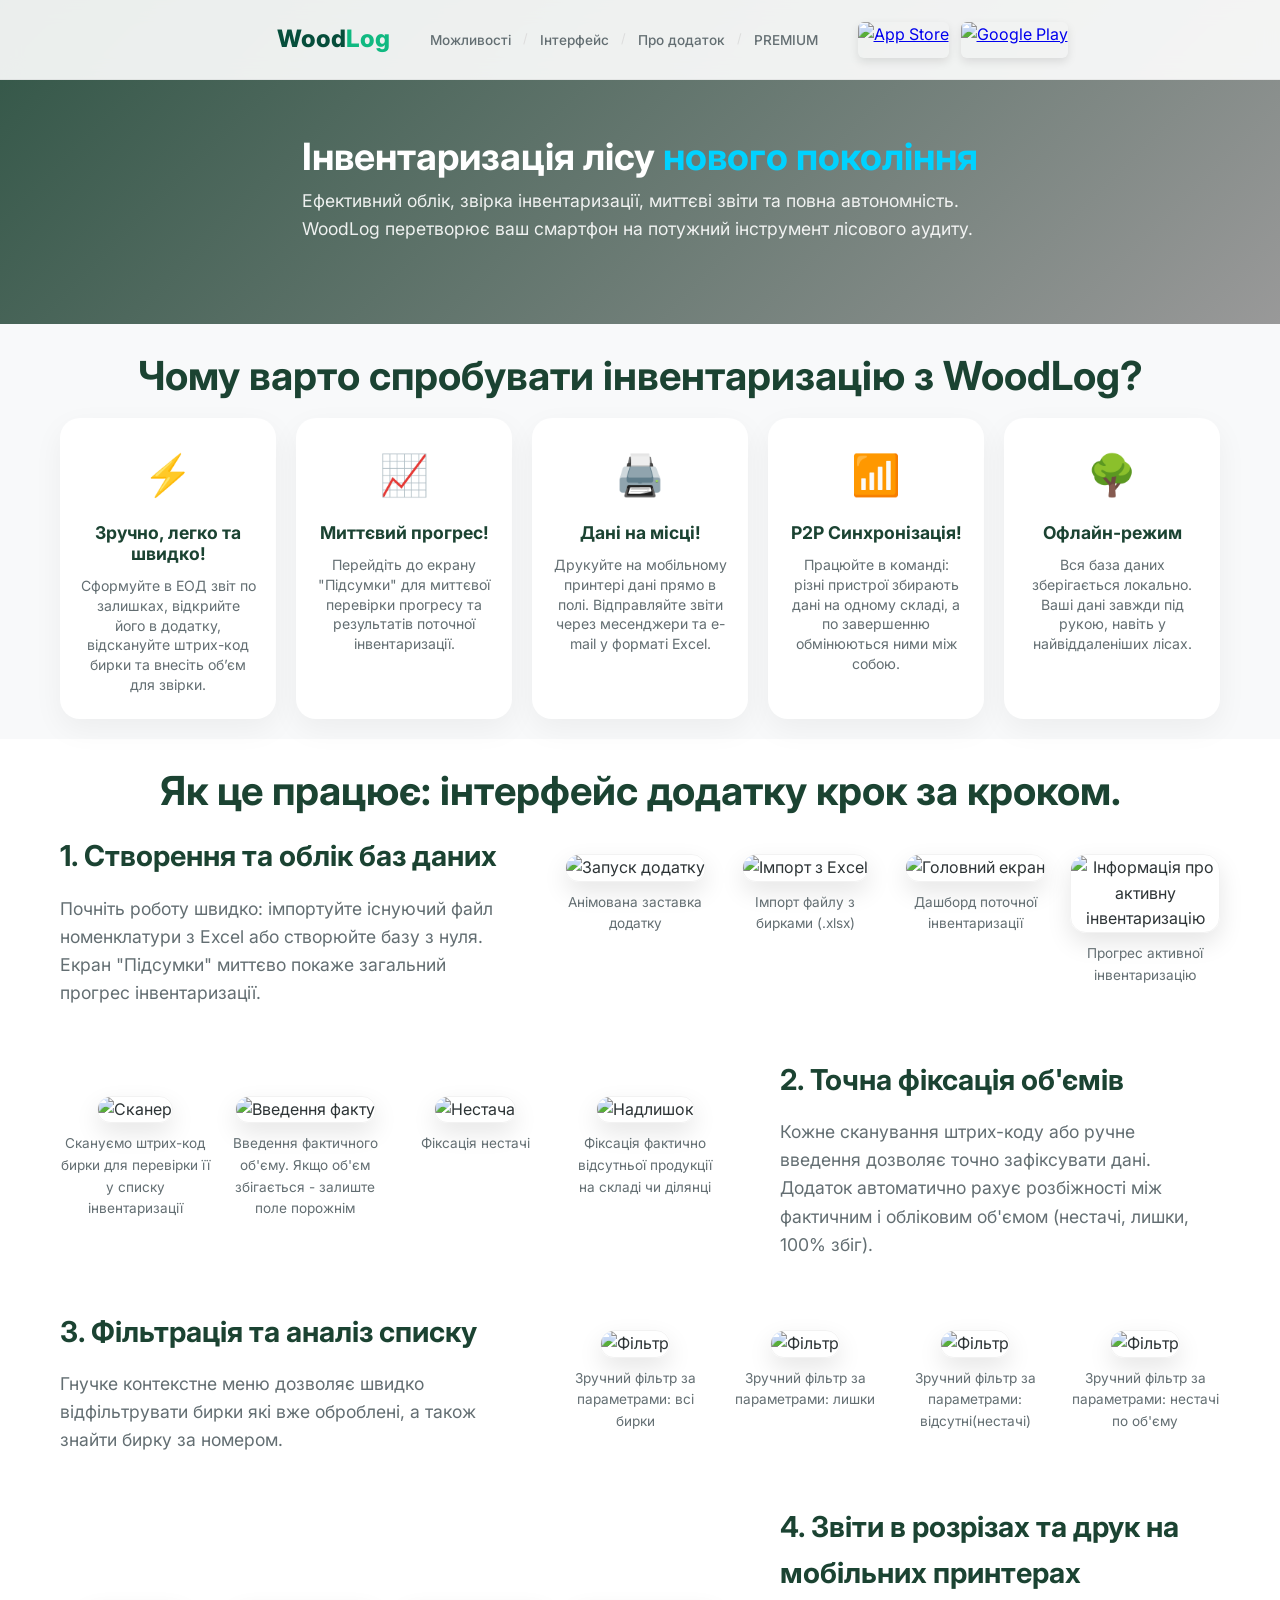
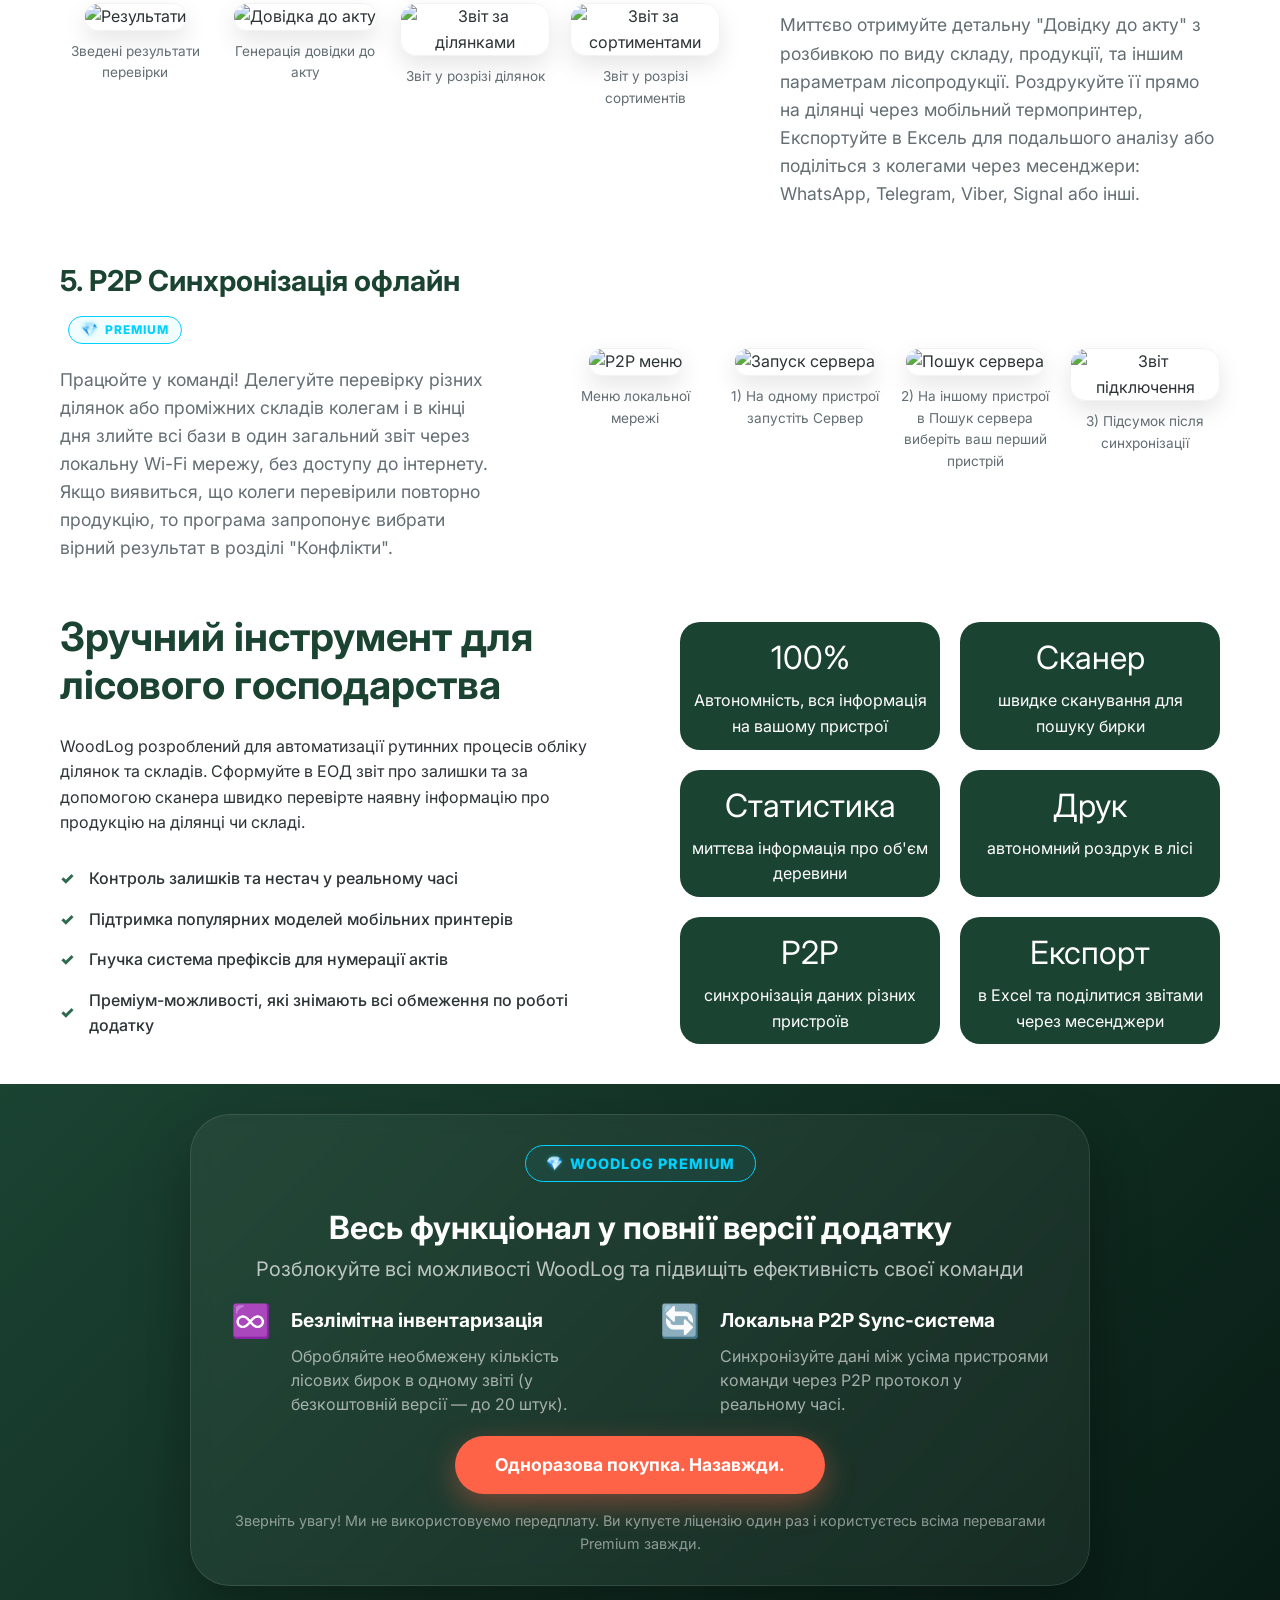
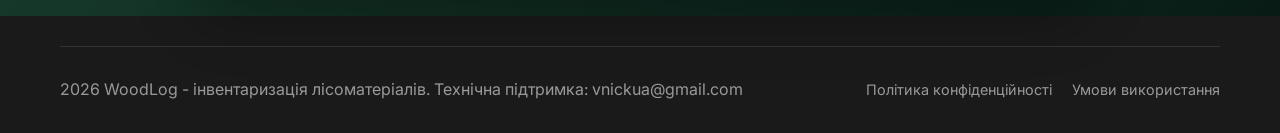
==== index.html @ 08e89b03 "add index" ====
<!DOCTYPE html>
<html lang="uk">

<head>
    <meta charset="UTF-8">
    <meta name="viewport" content="width=device-width, initial-scale=1.0">
    <title>WoodLog — Інвентаризація лісоматеріалів</title>
    <meta name="description"
        content="WoodLog — професійний мобільний додаток для обліку та інвентаризації лісоматеріалів. Швидкий друк, P2P синхронізація та Excel-експорт.">
    <link rel="stylesheet" href="style.css">
    <link rel="preconnect" href="https://fonts.googleapis.com">
    <link rel="preconnect" href="https://fonts.gstatic.com" crossorigin>
    <link href="https://fonts.googleapis.com/css2?family=Inter:wght@300;400;600;700&display=swap" rel="stylesheet">
</head>

<body>
    <header>
        <div class="container">
            <nav>
                <div class="logo">
                    <div class="animated-logo"></div>
                    <span class="logo-text"><span class="wood">Wood</span><span class="log">Log</span></span>
                </div>
                <ul>
                    <li><a href="#features">Можливості</a></li>
                    <li class="separator">/</li>
                    <li><a href="#showcase">Інтерфейс</a></li>
                    <li class="separator">/</li>
                    <li><a href="#about">Про додаток</a></li>
                    <li class="separator">/</li>
                    <li><a href="#premium">PREMIUM</a></li>
                </ul>
                <div class="header-btns">
                    <a href="#" class="store-btn">
                        <img src="assets/logo_app-store.png" alt="App Store">
                    </a>
                    <a href="#" class="store-btn">
                        <img src="assets/logo_google-play.png" alt="Google Play">
                    </a>
                </div>
            </nav>
        </div>
    </header>

    <section class="hero">
        <div class="hero-bg" style="background-image: url('assets/hero.jpg');"></div>
        <div class="container">
            <div class="hero-content">
                <h1>Інвентаризація лісу <span>нового покоління</span></h1>
                <p>Ефективний облік, звірка інвентаризації, миттєві звіти та повна автономність. <br>WoodLog перетворює
                    ваш
                    смартфон на потужний
                    інструмент лісового аудиту.</p>
            </div>
        </div>
    </section>

    <section id="features" class="features">
        <div class="container">
            <h2 class="section-title">Чому варто спробувати інвентаризацію з WoodLog?</h2>
            <div class="features-grid">



                <div class="feature-card">
                    <div class="icon">⚡</div>
                    <h3>Зручно, легко та швидко!</h3>
                    <p>Сформуйте в ЕОД звіт по залишках, відкрийте його в додатку, відскануйте штрих-код бирки та
                        внесіть обʼєм для звірки.</p>
                </div>
                <div class="feature-card">
                    <div class="icon">📈</div>
                    <h3>Миттєвий прогрес!</h3>
                    <p>Перейдіть до екрану "Підсумки" для миттєвої перевірки прогресу та результатів поточної
                        інвентаризації.</p>
                </div>
                <div class="feature-card">
                    <div class="icon">🖨️</div>
                    <h3>Дані на місці!</h3>
                    <p>Друкуйте на мобільному принтері дані прямо в полі. Відправляйте звіти через месенджери та e-mail
                        у форматі Excel.</p>
                </div>
                <div class="feature-card">
                    <div class="icon">📶</div>
                    <h3>P2P Синхронізація!</h3>
                    <p>Працюйте в команді: різні пристрої збирають дані на одному складі, а по завершенню обмінюються
                        ними між собою.</p>
                </div>
                <div class="feature-card">
                    <div class="icon">🌳</div>
                    <h3>Офлайн-режим</h3>
                    <p>Вся база даних зберігається локально. Ваші дані завжди під рукою, навіть у найвіддаленіших лісах.
                    </p>
                </div>
            </div>
        </div>
    </section>

    <!-- Секція "Галерея / Функціонал" -->
    <section id="showcase" class="showcase">
        <div class="container">
            <h2 class="section-title">Як це працює: інтерфейс додатку крок за кроком.</h2>

            <!-- Group 1 -->
            <div class="showcase-group">
                <div class="showcase-text">
                    <h3>1. Створення та облік баз даних</h3>
                    <p>Почніть роботу швидко: імпортуйте існуючий файл номенклатури з Excel або створюйте базу з нуля.
                        Екран "Підсумки" миттєво покаже загальний прогрес інвентаризації.</p>
                </div>
                <div class="showcase-gallery grid-4">
                    <div class="screen-item">
                        <img src="assets/splashscreen.png" alt="Запуск додатку">
                        <p class="caption">Анімована заставка додатку</p>
                    </div>
                    <div class="screen-item">
                        <img src="assets/open_file.png" alt="Імпорт з Excel">
                        <p class="caption">Імпорт файлу з бирками (.xlsx)</p>
                    </div>
                    <div class="screen-item">
                        <img src="assets/inv_screen.png" alt="Головний екран">
                        <p class="caption">Дашборд поточної інвентаризації</p>
                    </div>
                    <div class="screen-item">
                        <img src="assets/info_active_inv.png" alt="Інформація про активну інвентаризацію">
                        <p class="caption">Прогрес активної інвентаризацію</p>
                    </div>
                </div>
            </div>

            <!-- Group 2 -->
            <div class="showcase-group reverse">
                <div class="showcase-text">
                    <h3>2. Точна фіксація об'ємів</h3>
                    <p>Кожне сканування штрих-коду або ручне введення дозволяє точно зафіксувати дані. Додаток
                        автоматично рахує розбіжності між фактичним і обліковим об'ємом (нестачі, лишки, 100%
                        збіг).</p>
                </div>
                <div class="showcase-gallery grid-4">
                    <div class="screen-item">
                        <img src="assets/scaner.png" alt="Сканер">
                        <p class="caption">Скануємо штрих-код бирки для перевірки її у списку інвентаризації</p>
                    </div>
                    <div class="screen-item">
                        <img src="assets/add_volume_fact.png" alt="Введення факту">
                        <p class="caption">Введення фактичного об'єму. Якщо об'єм збігається - залиште поле порожнім
                        </p>
                    </div>
                    <div class="screen-item">
                        <img src="assets/add_menshe.png" alt="Нестача">
                        <p class="caption">Фіксація нестачі</p>
                    </div>
                    <div class="screen-item">
                        <img src="assets/add_nadlushok.png" alt="Надлишок">
                        <p class="caption">Фіксація фактично відсутньої продукції на складі чи ділянці</p>
                    </div>
                </div>
            </div>

            <!-- Group 3 -->
            <div class="showcase-group">
                <div class="showcase-text">
                    <h3>3. Фільтрація та аналіз списку</h3>
                    <p>Гнучке контекстне меню дозволяє швидко відфільтрувати бирки які вже оброблені, а
                        також знайти бирку за номером.</p>
                </div>
                <div class="showcase-gallery grid-4">
                    <div class="screen-item">
                        <img src="assets/filter_content.png" alt="Фільтр">
                        <p class="caption">Зручний фільтр за параметрами: всі бирки</p>
                    </div>
                    <div class="screen-item">
                        <img src="assets/filter_mark.png" alt="Фільтр">
                        <p class="caption">Зручний фільтр за параметрами: лишки</p>
                    </div>
                    <div class="screen-item">
                        <img src="assets/filter_null.png" alt="Фільтр">
                        <p class="caption">Зручний фільтр за параметрами: відсутні(нестачі)</p>
                    </div>
                    <div class="screen-item">
                        <img src="assets/find_number.png" alt="Фільтр">
                        <p class="caption">Зручний фільтр за параметрами: нестачі по об'єму</p>
                    </div>
                </div>
            </div>

            <!-- Group 4 -->
            <div class="showcase-group reverse">
                <div class="showcase-text">
                    <h3>4. Звіти в розрізах та друк на мобільних принтерах</h3>
                    <p>Миттєво отримуйте детальну "Довідку до акту" з розбивкою по виду складу, продукції, та іншим
                        параметрам лісопродукції. Роздрукуйте її прямо на ділянці через мобільний термопринтер,
                        Експортуйте в Ексель для подальшого аналізу або поділіться з колегами через месенджери:
                        WhatsApp, Telegram, Viber, Signal або інші.</p>
                </div>
                <div class="showcase-gallery grid-4">
                    <div class="screen-item">
                        <img src="assets/result_inv.png" alt="Результати">
                        <p class="caption">Зведені результати перевірки</p>
                    </div>
                    <div class="screen-item">
                        <img src="assets/preview_dovidka.png" alt="Довідка до акту">
                        <p class="caption">Генерація довідки до акту</p>
                    </div>
                    <div class="screen-item">
                        <img src="assets/prev_dilyanka_0.png" alt="Звіт за ділянками">
                        <p class="caption">Звіт у розрізі ділянок</p>
                    </div>
                    <div class="screen-item">
                        <img src="assets/preview_sortumentu.png" alt="Звіт за сортиментами">
                        <p class="caption">Звіт у розрізі сортиментів</p>
                    </div>
                </div>
            </div>

            <!-- Group 5 -->
            <div class="showcase-group">
                <div class="showcase-text">
                    <h3>5. P2P Синхронізація офлайн <span class="premium-badge">premium</span></h3>
                    <p>Працюйте у команді! Делегуйте перевірку різних ділянок або проміжних складів колегам і в кінці
                        дня злийте всі бази в
                        один загальний звіт через локальну Wi-Fi мережу, без доступу до інтернету. Якщо виявиться, що
                        колеги перевірили повторно продукцію, то програма запропонує вибрати вірний результат в розділі
                        "Конфлікти".</p>
                </div>
                <div class="showcase-gallery grid-4">
                    <div class="screen-item">
                        <img src="assets/p2p_screen.png" alt="P2P меню">
                        <p class="caption">Меню локальної мережі</p>
                    </div>
                    <div class="screen-item">
                        <img src="assets/start_server.png" alt="Запуск сервера">
                        <p class="caption">1) На одному пристрої запустіть Сервер</p>
                    </div>
                    <div class="screen-item">
                        <img src="assets/find_server.jpg" alt="Пошук сервера">
                        <p class="caption">2) На іншому пристрої в Пошук сервера виберіть ваш перший пристрій</p>
                    </div>
                    <div class="screen-item">
                        <img src="assets/zvit_server.png" alt="Звіт підключення">
                        <p class="caption">3) Підсумок після синхронізації</p>
                    </div>
                </div>
            </div>

        </div>
    </section>

    <section id="about" class="about">
        <div class="container">
            <div class="about-flex">
                <div class="about-text">
                    <h2>Зручний інструмент для лісового господарства</h2>
                    <p>WoodLog розроблений для автоматизації рутинних процесів обліку ділянок та складів.
                        Сформуйте в ЕОД звіт про залишки та за допомогою сканера швидко перевірте
                        наявну інформацію про продукцію на ділянці чи складі.</p>
                    <ul class="check-list">
                        <li>Контроль залишків та нестач у реальному часі</li>
                        <li>Підтримка популярних моделей мобільних принтерів</li>
                        <li>Гнучка система префіксів для нумерації актів</li>
                        <li>Преміум-можливості, які знімають всі обмеження по роботі додатку</li>
                    </ul>
                </div>
                <div class="about-stats">
                    <div class="stat-item">
                        <span class="stat-num">100%</span>
                        <span class="stat-desc">Автономність, вся інформація на вашому пристрої</span>
                    </div>
                    <div class="stat-item">
                        <span class="stat-num">Сканер</span>
                        <span class="stat-desc">швидке сканування для пошуку бирки</span>
                    </div>
                    <div class="stat-item">
                        <span class="stat-num">Статистика</span>
                        <span class="stat-desc">миттєва інформація про об'єм деревини</span>
                    </div>

                    <div class="stat-item">
                        <span class="stat-num">Друк</span>
                        <span class="stat-desc">автономний роздрук в лісі</span>
                    </div>
                    <div class="stat-item">
                        <span class="stat-num">P2P</span>
                        <span class="stat-desc">синхронізація даних різних пристроїв</span>
                    </div>
                    <div class="stat-item">
                        <span class="stat-num">Експорт</span>
                        <span class="stat-desc">в Excel та поділитися звітами через месенджери</span>
                    </div>


                </div>
            </div>
        </div>
    </section>

    <section id="premium" class="premium-section">
        <div class="container">
            <div class="premium-container">
                <span class="premium-badge"
                    style="margin-left: 0; margin-bottom: 20px; padding: 6px 20px; font-size: 0.9rem;">WoodLog
                    Premium</span>
                <h2>Весь функціонал у повнії версії додатку </h2>
                <span class="subtitle">Розблокуйте всі можливості WoodLog та підвищіть ефективність своєї команди</span>

                <div class="premium-features-list">
                    <div class="p-feature-item">
                        <div class="icon">♾️</div>
                        <div class="p-text">
                            <h4>Безлімітна інвентаризація</h4>
                            <p>Обробляйте необмежену кількість лісових бирок в одному звіті (у безкоштовній версії — до
                                20 штук).</p>
                        </div>
                    </div>
                    <div class="p-feature-item">
                        <div class="icon">🔄</div>
                        <div class="p-text">
                            <h4>Локальна P2P Sync-система</h4>
                            <p>Синхронізуйте дані між усіма пристроями команди через P2P протокол у реальному часі.</p>
                        </div>
                    </div>
                </div>

                <div class="one-time-row">
                    <div class="one-time-badge">Одноразова покупка. Назавжди.</div>
                    <p style="margin-top: 15px; color: rgba(255,255,255,0.5); font-size: 0.9rem;">Зверніть увагу! Ми не
                        використовуємо
                        передплату. Ви купуєте ліцензію один раз і користуєтесь всіма перевагами Premium завжди.</p>
                </div>
            </div>
        </div>
    </section>

    <footer>
        <div class="container">
            <div class="footer-bottom">
                <p>2026 WoodLog - інвентаризація лісоматеріалів. Технічна підтримка: vnickua@gmail.com</p>
                <ul>
                    <li><a href="privacy.html">Політика конфіденційності</a></li>
                    <li><a href="https://www.apple.com/legal/internet-services/itunes/dev/stdeula/" target="_blank">
                            Умови
                            використання</a></li>
                </ul>
            </div>
        </div>
    </footer>
</body>

</html>
---- style.css ----
html {
    scroll-behavior: smooth;
}

:root {
    --primary: #1B4332;
    --primary-light: #2D6A4F;
    --accent: #00D2FF;
    --text-dark: #2D3436;
    --text-light: #636E72;
    --bg-white: #FFFFFF;
    --bg-grey: #F8F9FA;
    --transition: all 0.3s ease;
}

* {
    margin: 0;
    padding: 0;
    box-sizing: border-box;
}

body {
    font-family: 'Inter', sans-serif;
    line-height: 1.6;
    color: var(--text-dark);
    background: var(--bg-white);
    overflow-x: hidden;
}

.container {
    max-width: 1200px;
    margin: 0 auto;
    padding: 0 20px;
}

/* Header */
header {
    height: 80px;
    display: flex;
    align-items: center;
    position: fixed;
    top: 0;
    width: 100%;
    z-index: 1000;
    background: rgba(255, 255, 255, 0.9);
    backdrop-filter: blur(10px);
    border-bottom: 1px solid rgba(0, 0, 0, 0.05);
}

nav {
    display: flex;
    justify-content: space-between;
    align-items: center;
    width: 100%;
}

.logo {
    display: flex;
    align-items: center;
    gap: 4px;
    font-weight: 700;
    font-size: 1.5rem;
    color: var(--primary);
}

.animated-logo {
    width: 60px;
    height: 60px;
    background-image: url('assets/logo_woodlog.png');
    background-size: contain;
    background-repeat: no-repeat;
    background-position: center;
    animation: float-log 4s ease-in-out infinite;
    filter: drop-shadow(0 4px 8px rgba(0, 0, 0, 0.1));
}

@keyframes float-log {

    0%,
    100% {
        transform: translateY(0) rotate(0deg);
    }

    50% {
        transform: translateY(-5px) rotate(3deg);
    }
}

.logo-text {
    font-weight: 800;
}

.logo-text .wood {
    color: #064e3b;
}

.logo-text .log {
    color: #10b981;
}

nav ul {
    display: flex;
    list-style: none;
    gap: 12px;
    align-items: center;
    padding: 0 40px;
}

nav ul a {
    text-decoration: none;
    color: var(--text-light);
    font-weight: 500;
    font-size: 0.85rem;
    transition: var(--transition);
}

nav ul a:hover {
    color: var(--primary);
}

.separator {
    color: #ddd;
    font-size: 0.8rem;
    pointer-events: none;
}

/* Buttons */
.btn {
    text-decoration: none;
    padding: 10px 25px;
    border-radius: 30px;
    font-weight: 600;
    transition: var(--transition);
    display: inline-block;
}

.btn-sm {
    padding: 6px 16px;
    font-size: 0.8rem;
    border-radius: 20px;
}

.btn-primary {
    background: var(--primary);
    color: white;
}

.btn-primary:hover {
    background: var(--primary-light);
    transform: translateY(-2px);
}

.btn-outline-dark {
    border: 1px solid var(--primary);
    color: var(--primary);
    background: transparent;
}

.btn-outline-dark:hover {
    background: var(--primary);
    color: white;
}

.btn-large {
    background: var(--bg-white);
    color: var(--primary);
    padding: 15px 40px;
    font-size: 1.1rem;
}

.btn-outline {
    background: transparent;
    border: 2px solid white;
    color: white;
    margin-left: 15px;
}

.header-btns {
    display: flex;
    gap: 12px;
    align-items: center;
}

.store-btn {
    height: 36px;
    display: flex;
    align-items: center;
    transition: var(--transition);
}

.store-btn img {
    height: 100%;
    width: auto;
    border-radius: 6px;
    box-shadow: 0 4px 10px rgba(0, 0, 0, 0.1);
}

.store-btn:hover {
    transform: translateY(-2px);
    filter: brightness(1.1);
}

/* Hero */
.hero {
    height: 36vh;
    min-height: 320px;
    display: flex;
    align-items: center;
    position: relative;
    color: white;
    padding-top: 80px;
}

.hero-bg {
    position: absolute;
    top: 0;
    left: 0;
    width: 100%;
    height: 100%;
    background-size: cover;
    background-position: center;
    z-index: -1;
}

.hero-bg::after {
    content: '';
    position: absolute;
    top: 0;
    left: 0;
    width: 100%;
    height: 100%;
    background: linear-gradient(135deg, rgba(27, 67, 50, 0.9) 0%, rgba(0, 0, 0, 0.4) 100%);
}

.hero-content {
    max-width: 800px;
}

.hero h1 {
    font-size: 2.35rem;
    margin-bottom: 10px;
    line-height: 1.1;
}

.hero h1 span {
    color: var(--accent);
}

.hero p {
    font-size: 1.1rem;
    margin-bottom: 25px;
    opacity: 0.9;
}

.features,
.showcase,
.about,
.premium-section {
    scroll-margin-top: 80px;
}

/* Features */
.features {
    padding: 20px 0;
    background: var(--bg-grey);
}

.section-title {
    text-align: center;
    font-size: 2.5rem;
    margin-bottom: 10px;
    color: var(--primary);
}

.features-grid {
    display: grid;
    grid-template-columns: repeat(5, 1fr);
    gap: 20px;
}

.feature-card {
    background: white;
    padding: 25px 20px;
    border-radius: 20px;
    box-shadow: 0 10px 30px rgba(0, 0, 0, 0.05);
    transition: var(--transition);
    text-align: center;
}

.feature-card:hover {
    transform: translateY(-10px);
}

.feature-card .icon {
    font-size: 2.5rem;
    margin-bottom: 15px;
}

.feature-card h3 {
    margin-bottom: 12px;
    color: var(--primary);
    font-size: 1.1rem;
    line-height: 1.2;
}

.feature-card p {
    font-size: 0.88rem;
    color: var(--text-light);
    line-height: 1.4;
}

/* Showcase / Interface */
.showcase {
    padding: 20px 0;
    background: var(--bg-white);
}

.showcase-group {
    display: flex;
    align-items: center;
    gap: 60px;
    margin-bottom: 50px;
}

.showcase-group:last-child {
    margin-bottom: 0;
}

.showcase-group.reverse {
    flex-direction: row-reverse;
}

.showcase-text {
    flex: 1;
}

.showcase-text h3 {
    color: var(--primary);
    font-size: 1.8rem;
    margin-bottom: 15px;
}

.showcase-text p {
    font-size: 1.1rem;
    color: var(--text-light);
}

.showcase-gallery {
    flex: 1.5;
    display: grid;
    gap: 20px;
}

.grid-2 {
    grid-template-columns: repeat(2, 1fr);
}

.grid-3 {
    grid-template-columns: repeat(3, 1fr);
}

.grid-4 {
    grid-template-columns: repeat(4, 1fr);
}

.screen-item {
    text-align: center;
}

.screen-item img {
    max-width: 100%;
    height: auto;
    border-radius: 16px;
    box-shadow: 0 10px 25px rgba(0, 0, 0, 0.1);
    border: 1px solid rgba(0, 0, 0, 0.05);
    transition: var(--transition);
}

.screen-item img:hover {
    transform: scale(1.05);
}

.caption {
    font-size: 0.85rem;
    color: var(--text-light);
    margin-top: 10px;
}

/* Premium Badge */
.premium-badge {
    display: inline-flex;
    align-items: center;
    gap: 6px;
    padding: 2px 12px;
    border: 1.5px solid var(--accent);
    border-radius: 30px;
    color: var(--accent);
    font-size: 0.75rem;
    font-weight: 800;
    text-transform: uppercase;
    letter-spacing: 1px;
    vertical-align: middle;
    margin-left: 8px;
    background: rgba(0, 210, 255, 0.05);
}

.premium-badge::before {
    content: '💎';
    font-size: 0.85rem;
    filter: drop-shadow(0 0 2px rgba(0, 210, 255, 0.4));
}

/* About */
.about {
    padding: 30px 0;
}

.about-flex {
    display: flex;
    align-items: center;
    gap: 80px;
}

.about-text {
    flex: 1;
}

.about h2 {
    font-size: 2.5rem;
    margin-bottom: 25px;
    color: var(--primary);
    line-height: 1.2;
}

.check-list {
    list-style: none;
    margin-top: 30px;
}

.check-list li {
    margin-bottom: 15px;
    display: flex;
    align-items: center;
    gap: 15px;
    font-weight: 500;
}

.check-list li::before {
    content: '✓';
    color: var(--primary-light);
    font-weight: 900;
}

.about-stats {
    flex: 1;
    display: grid;
    grid-template-columns: 1fr 1fr;
    gap: 20px;
}

.stat-item {
    background: var(--primary);
    color: white;
    padding: 10px;
    border-radius: 20px;
    text-align: center;
}

.stat-num {
    display: block;
    font-size: 2rem;
    font-weight: 400;
    margin-bottom: 5px;
}

/* Premium Section */
.premium-section {
    padding: 30px 0;
    background: linear-gradient(135deg, #1B4332 0%, #081C15 100%);
    color: white;
    text-align: center;
}

.premium-container {
    max-width: 900px;
    margin: 0 auto;
    background: rgba(255, 255, 255, 0.05);
    padding: 30px 40px;
    border-radius: 40px;
    backdrop-filter: blur(10px);
    border: 1px solid rgba(255, 255, 255, 0.1);
    box-shadow: 0 30px 60px rgba(0, 0, 0, 0.3);
}

.premium-section h2 {
    font-size: 2rem;
    margin-bottom: 0px;
    color: white;
}

.premium-section .subtitle {
    font-size: 1.25rem;
    color: rgba(255, 255, 255, 0.7);
    margin-bottom: 20px;
    display: block;
}

.premium-features-list {
    display: grid;
    grid-template-columns: repeat(auto-fit, minmax(260px, 1fr));
    gap: 40px;
    text-align: left;
    margin-top: 20px;
}

.p-feature-item {
    display: flex;
    align-items: flex-start;
    gap: 20px;
}

.p-feature-item .icon {
    font-size: 2rem;
    color: var(--accent);
    flex-shrink: 0;
    line-height: 1;
}

.p-feature-item h4 {
    font-size: 1.2rem;
    margin-bottom: 8px;
    color: white;
}

.p-feature-item p {
    font-size: 1rem;
    line-height: 1.5;
    color: rgba(255, 255, 255, 0.6);
}

.one-time-row {
    margin-top: 20px;
}

.one-time-badge {
    background: #FF6347;
    color: white;
    padding: 15px 40px;
    border-radius: 50px;
    font-weight: 700;
    font-size: 1.1rem;
    display: inline-block;
    box-shadow: 0 10px 30px rgba(255, 99, 71, 0.4);
    transition: var(--transition);
}

.one-time-badge:hover {
    transform: scale(1.05);
    box-shadow: 0 15px 40px rgba(255, 99, 71, 0.6);
}

/* Footer */
footer {
    padding: 30px 0;
    background: #1a1a1a;
    color: #999;
}

.footer-bottom {
    display: flex;
    justify-content: space-between;
    align-items: center;
    border-top: 1px solid #333;
    padding-top: 30px;
}

.footer-bottom ul {
    display: flex;
    gap: 20px;
    list-style: none;
}

.footer-bottom a {
    color: #999;
    text-decoration: none;
    font-size: 0.9rem;
}

/* Responsive */
@media (max-width: 768px) {
    .hero {
        height: auto;
        min-height: 60vh;
        padding: 140px 0 80px;
        text-align: center;
    }

    .hero h1 {
        font-size: 2.2rem;
    }

    .about-flex {
        flex-direction: column;
    }

    nav ul {
        display: none;
    }

    .hero-btns {
        display: flex;
        flex-direction: column;
        gap: 10px;
    }

    .btn-outline {
        margin-left: 0;
    }

    .showcase {
        padding: 50px 0;
    }

    .features-grid {
        grid-template-columns: 1fr;
        gap: 15px;
    }

    .feature-card {
        padding: 30px;
    }

    .showcase-group,
    .showcase-group.reverse {
        flex-direction: column;
        text-align: center;
        gap: 30px;
        margin-bottom: 60px;
    }

    .grid-2,
    .grid-3 {
        grid-template-columns: repeat(2, 1fr);
    }
}
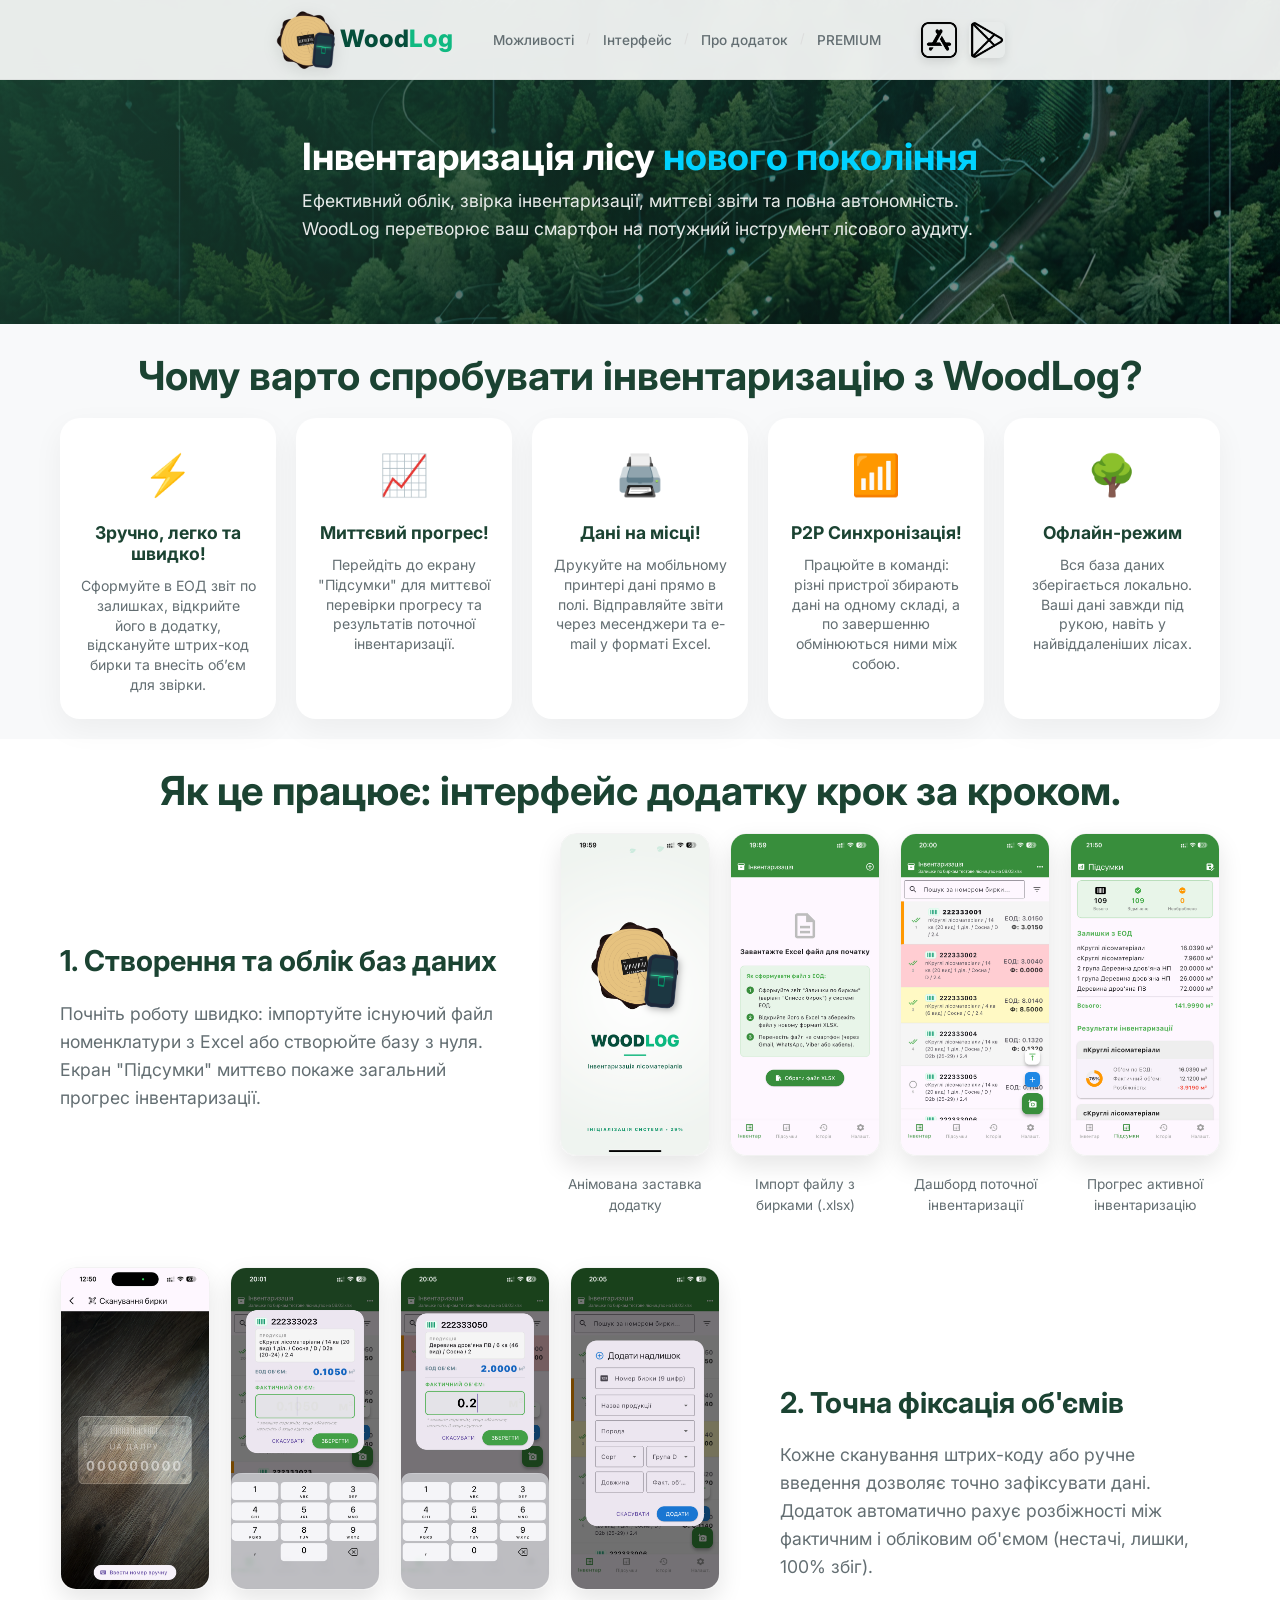
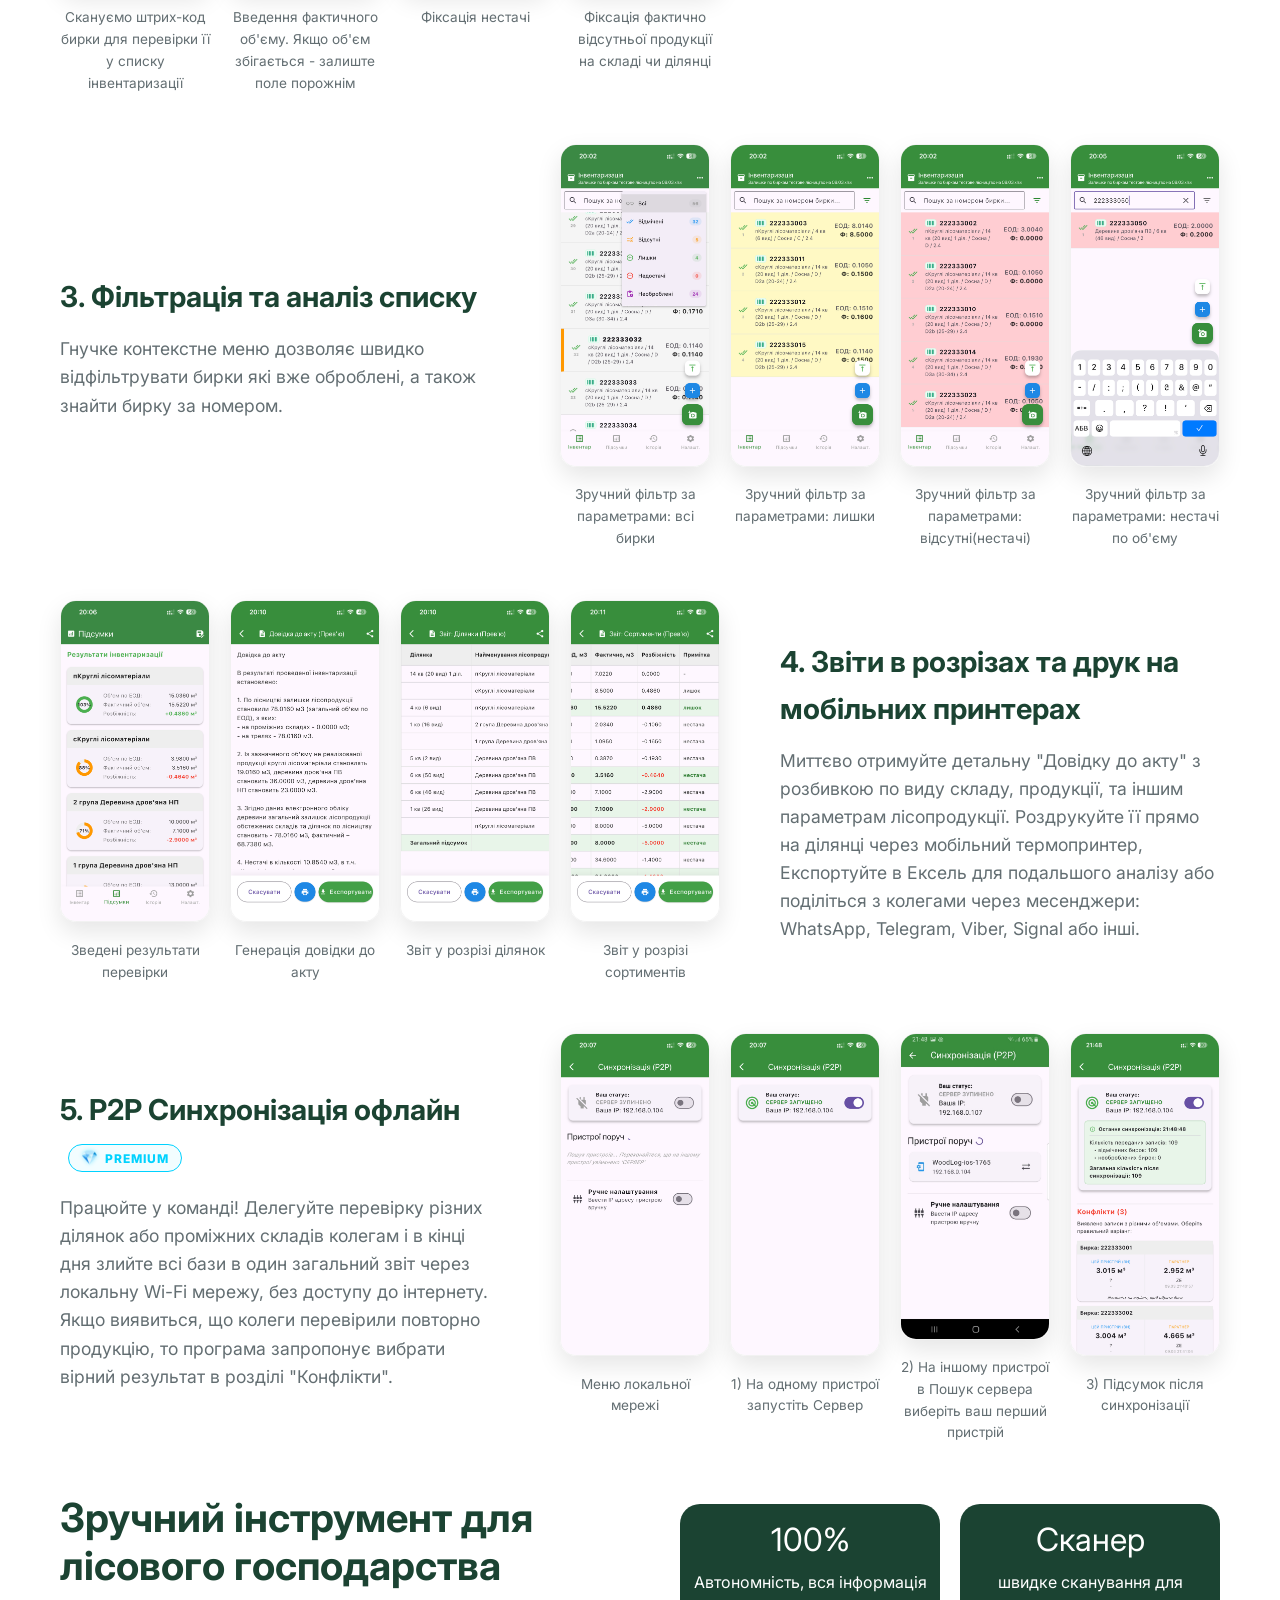
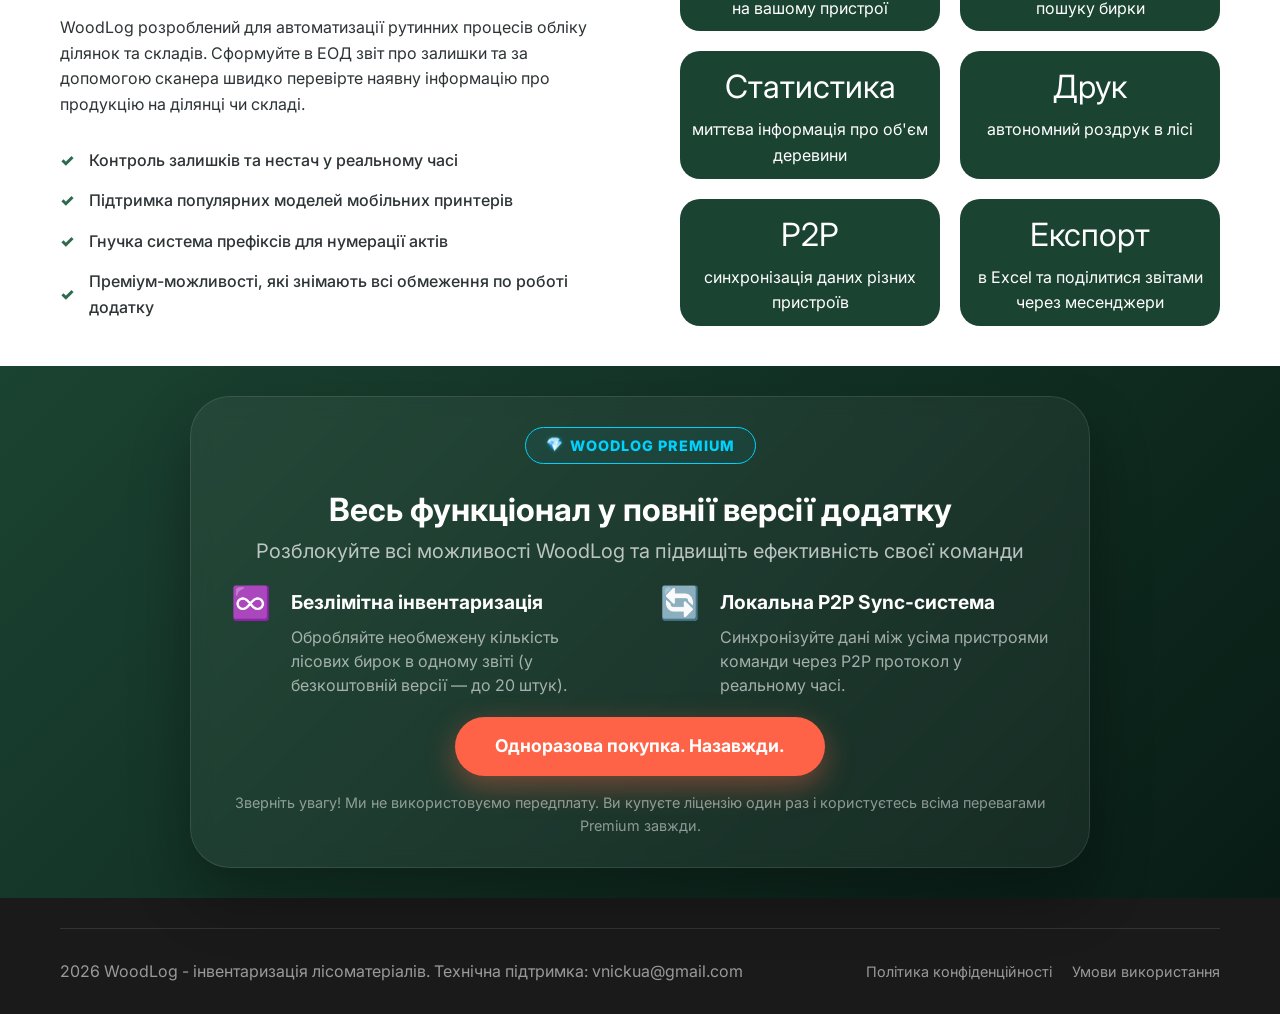
==== commit d6352ab5: "Update index.html" ====
--- a/index.html
+++ b/index.html
@@ -31,7 +31,7 @@
                     <li><a href="#premium">PREMIUM</a></li>
                 </ul>
                 <div class="header-btns">
-                    <a href="#" class="store-btn">
+                    <a href="https://apps.apple.com/ua/app/woodlog-%D1%96%D0%BD%D0%B2%D0%B5%D0%BD%D1%82%D0%B0%D1%80%D0%B8%D0%B7%D0%B0%D1%86%D1%96%D1%8F-%D0%BB%D1%96%D1%81%D1%83/id6760977278?l=uk" class="store-btn">
                         <img src="assets/logo_app-store.png" alt="App Store">
                     </a>
                     <a href="#" class="store-btn">
@@ -346,4 +346,4 @@
     </footer>
 </body>
 
-</html>+</html>
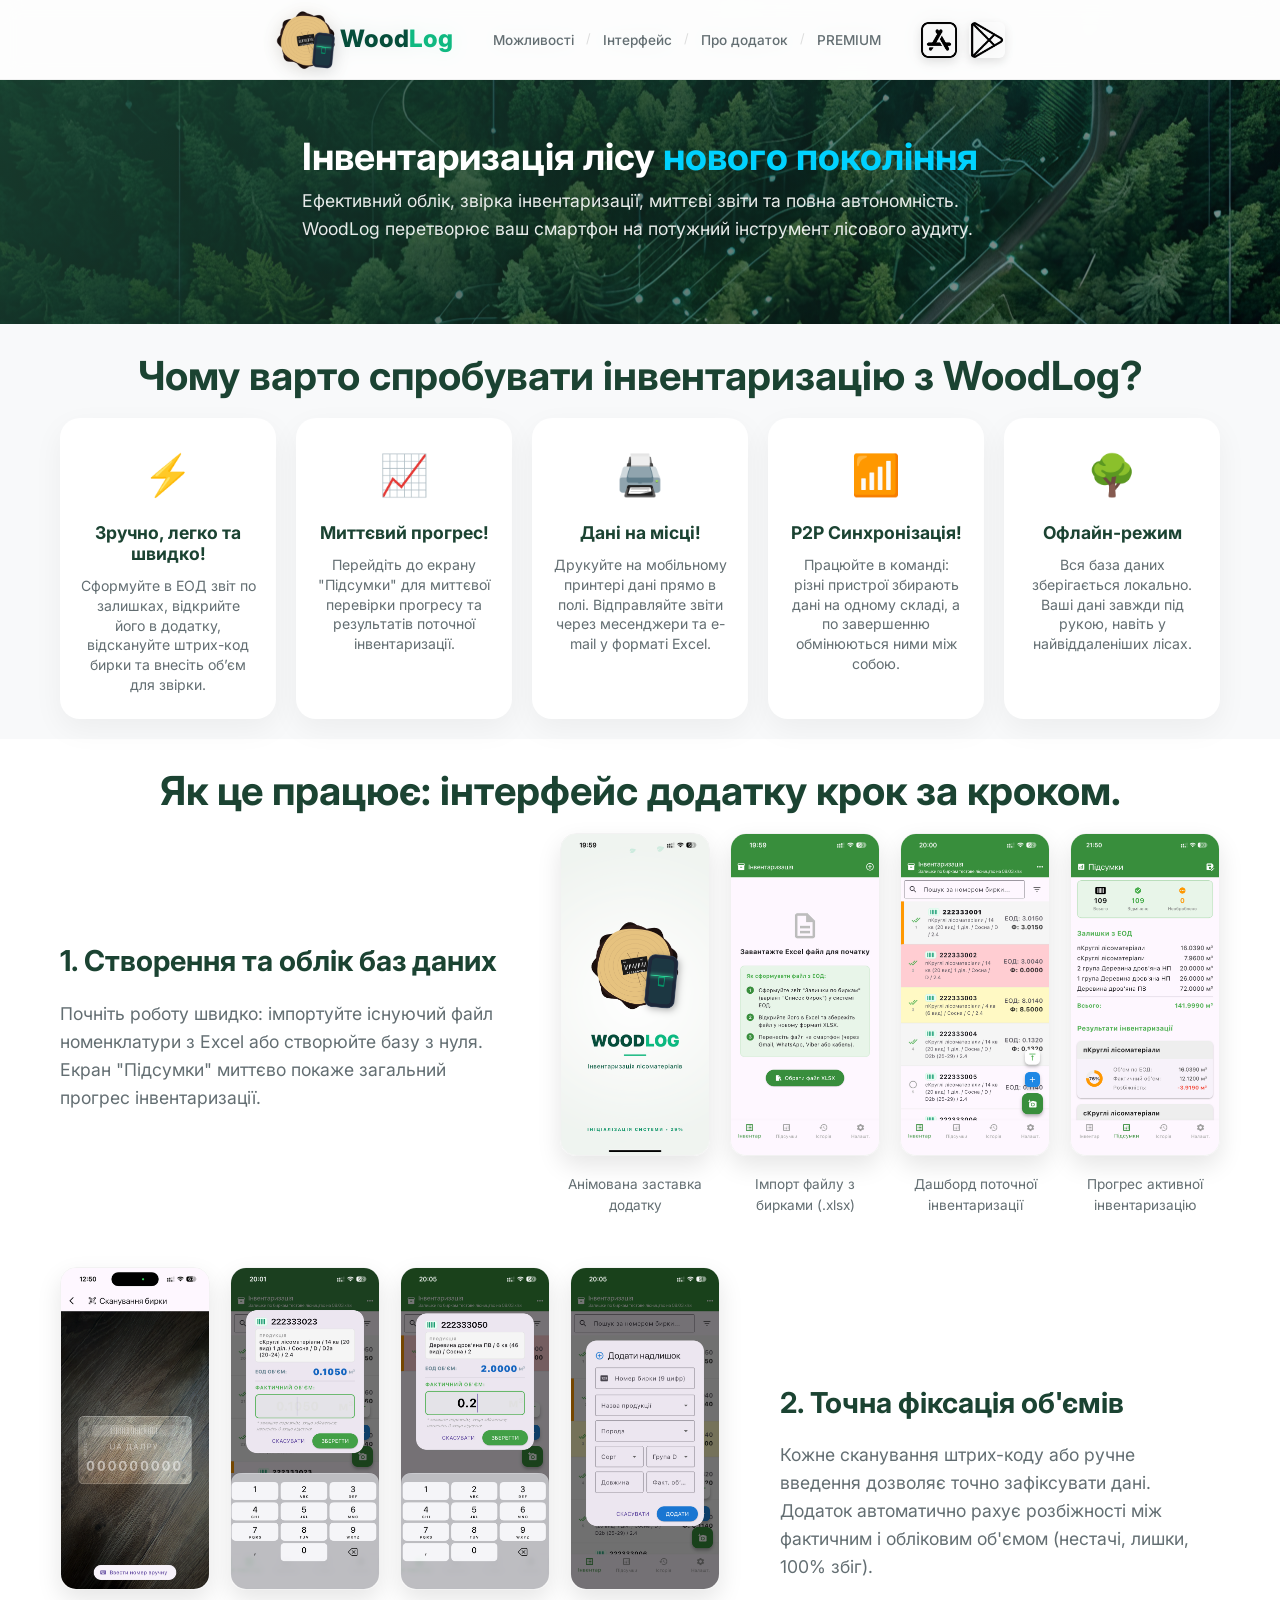
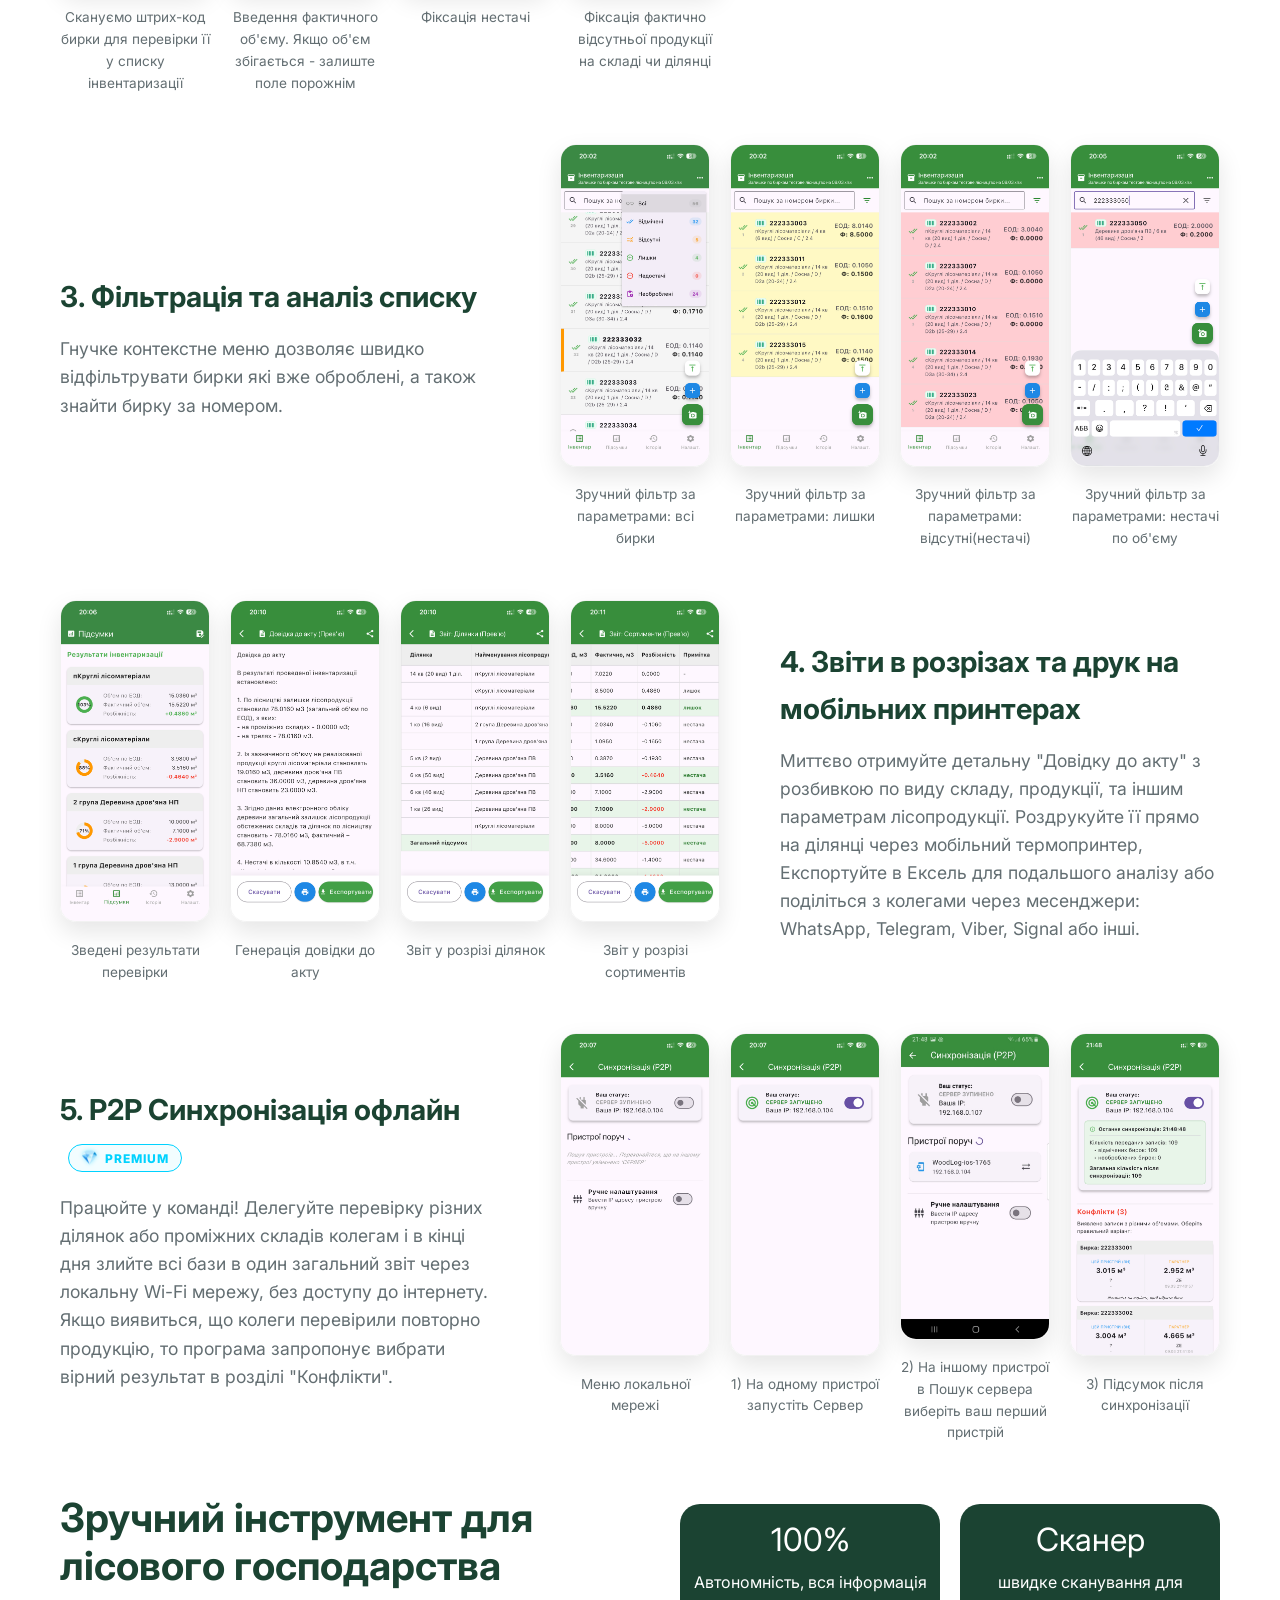
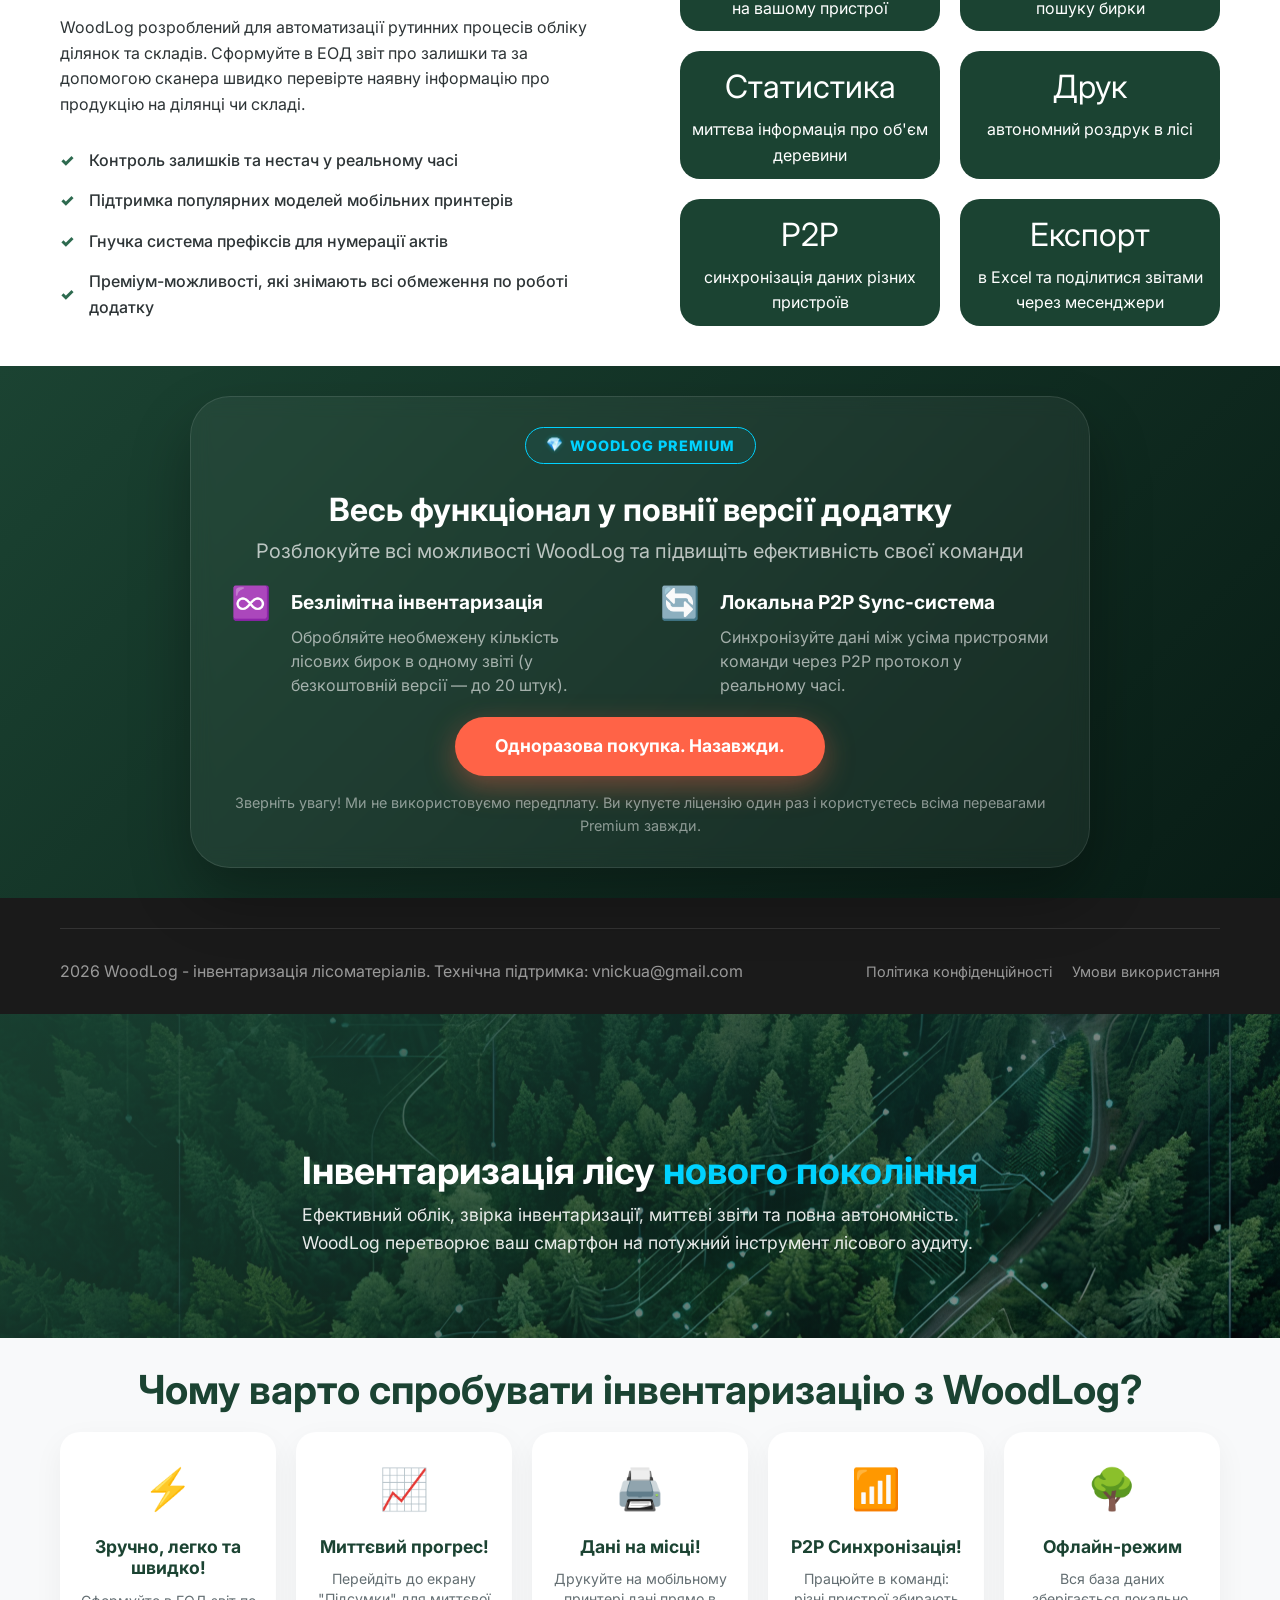
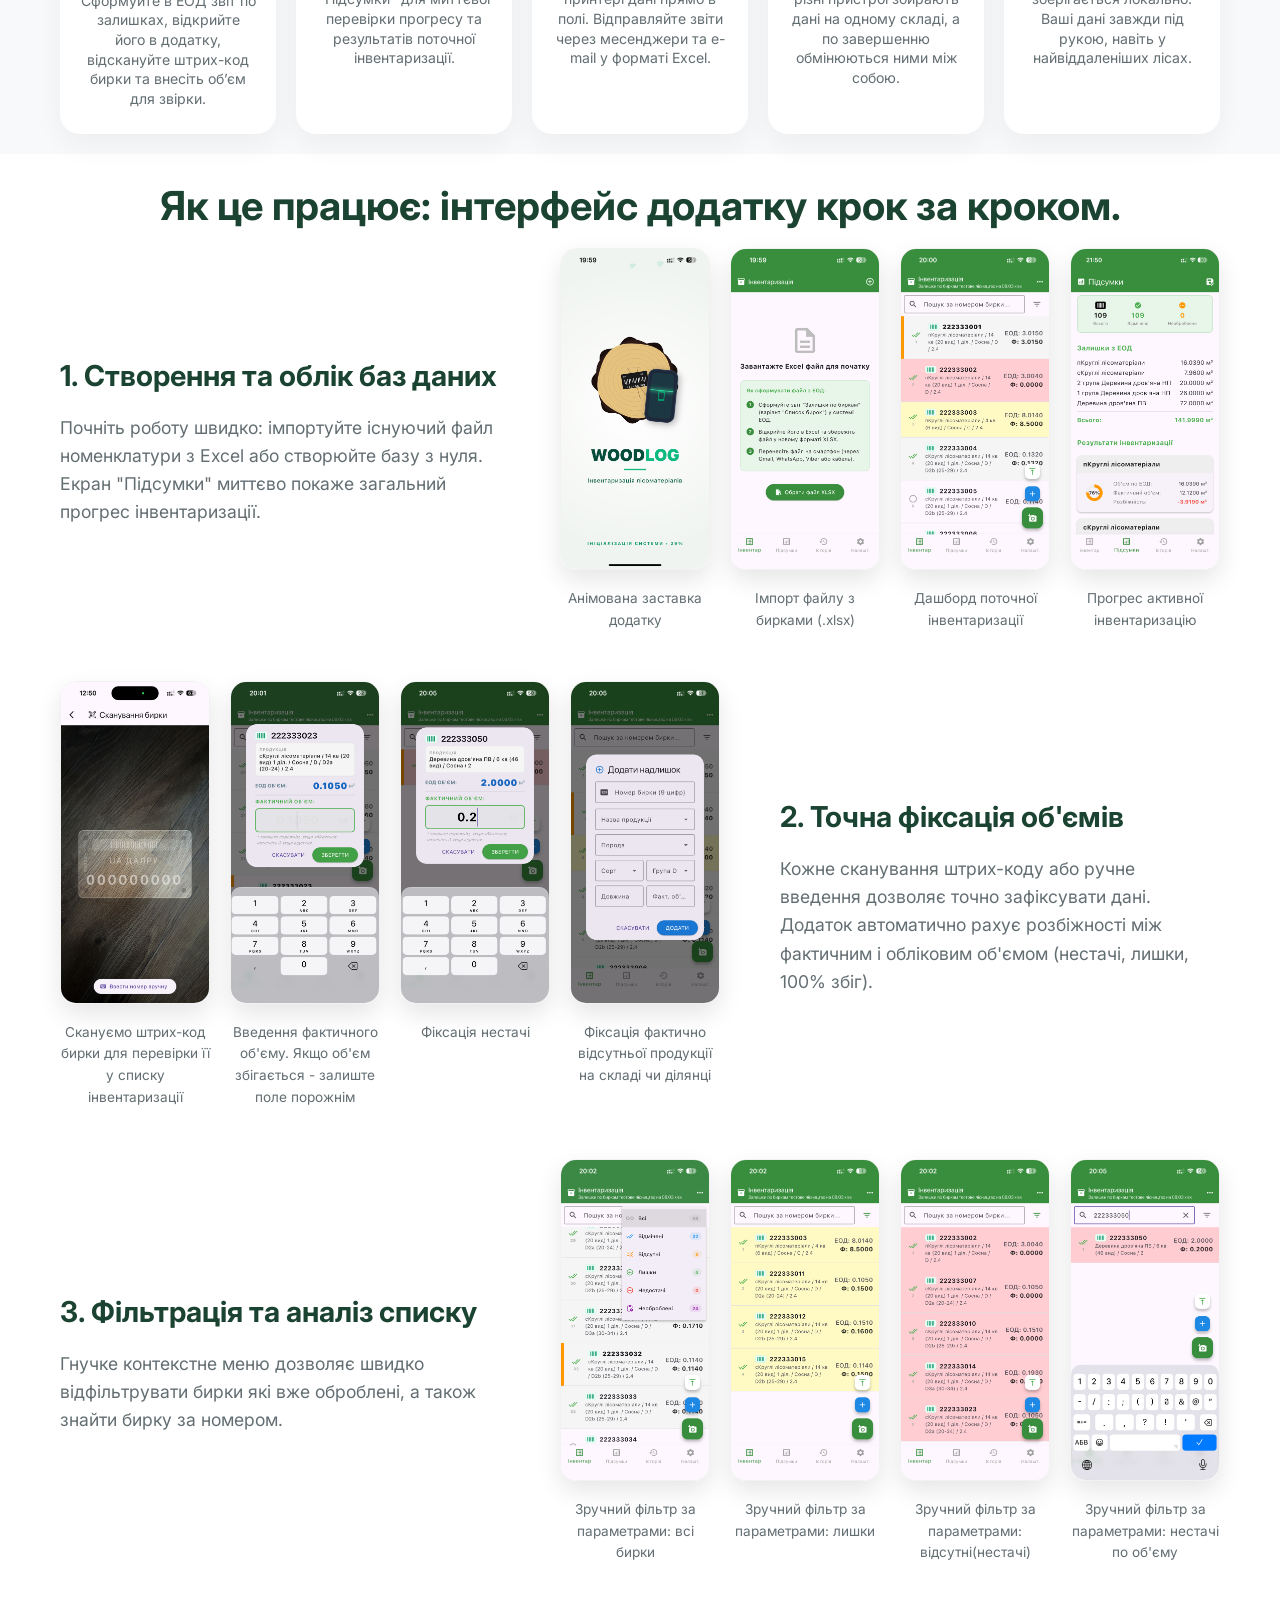
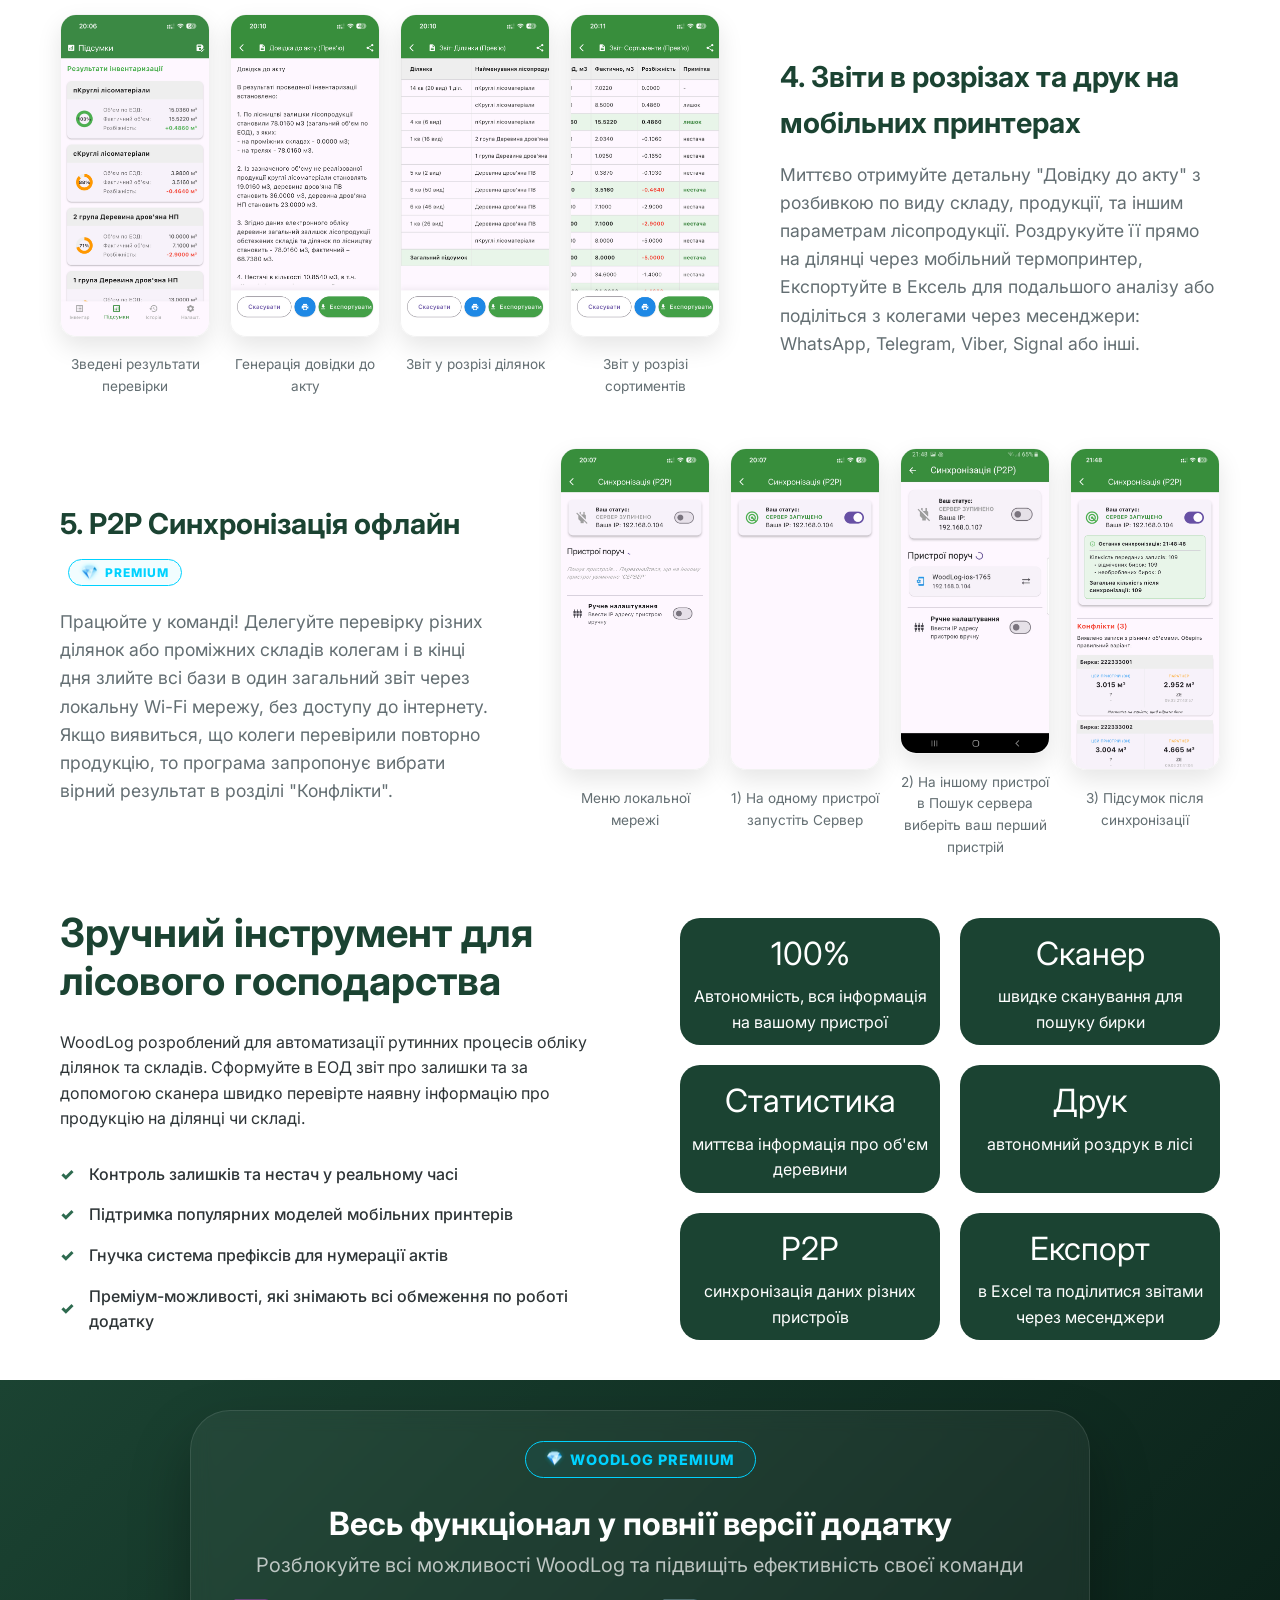
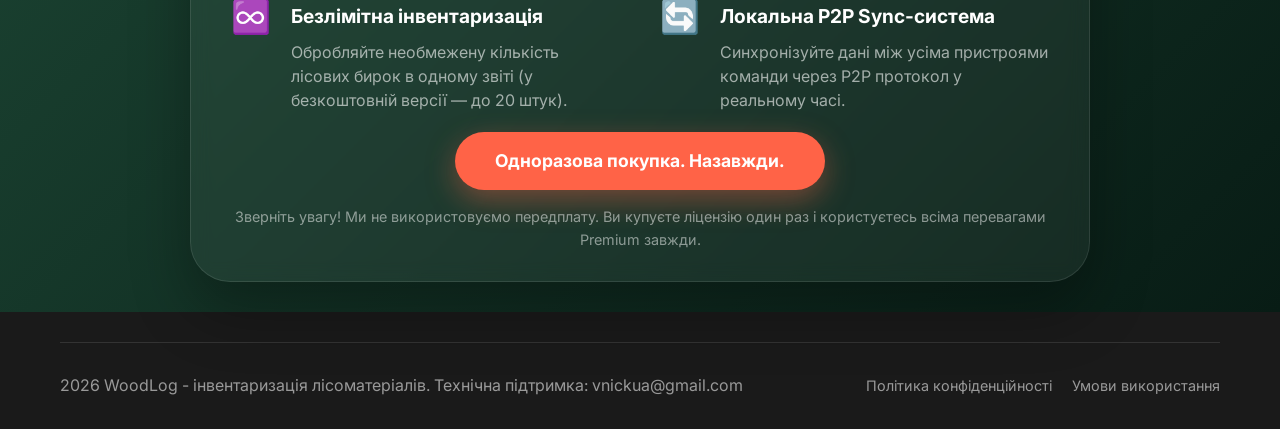
==== commit a5f7ba0f: "Update index.html" ====
--- a/index.html
+++ b/index.html
@@ -1,4 +1,7 @@
 <!DOCTYPE html>
+<html lang="uk">
+
+<head><!DOCTYPE html>
 <html lang="uk">
 
 <head>
@@ -31,7 +34,7 @@
                     <li><a href="#premium">PREMIUM</a></li>
                 </ul>
                 <div class="header-btns">
-                    <a href="https://apps.apple.com/ua/app/woodlog-%D1%96%D0%BD%D0%B2%D0%B5%D0%BD%D1%82%D0%B0%D1%80%D0%B8%D0%B7%D0%B0%D1%86%D1%96%D1%8F-%D0%BB%D1%96%D1%81%D1%83/id6760977278?l=uk" class="store-btn">
+                    <a href="https://apps.apple.com/ua/app/woodlog-інвентаризація-лісу/id6760977278?l=uk" class="store-btn">
                         <img src="assets/logo_app-store.png" alt="App Store">
                     </a>
                     <a href="#" class="store-btn">
@@ -337,6 +340,349 @@
                 <p>2026 WoodLog - інвентаризація лісоматеріалів. Технічна підтримка: vnickua@gmail.com</p>
                 <ul>
                     <li><a href="privacy.html">Політика конфіденційності</a></li>
+                    <li><a href="privacy.html#eula">Умови використання</a></li>
+                </ul>
+            </div>
+        </div>
+    </footer>
+</body>
+
+</html>
+    <meta charset="UTF-8">
+    <meta name="viewport" content="width=device-width, initial-scale=1.0">
+    <title>WoodLog — Інвентаризація лісоматеріалів</title>
+    <meta name="description"
+        content="WoodLog — професійний мобільний додаток для обліку та інвентаризації лісоматеріалів. Швидкий друк, P2P синхронізація та Excel-експорт.">
+    <link rel="stylesheet" href="style.css">
+    <link rel="preconnect" href="https://fonts.googleapis.com">
+    <link rel="preconnect" href="https://fonts.gstatic.com" crossorigin>
+    <link href="https://fonts.googleapis.com/css2?family=Inter:wght@300;400;600;700&display=swap" rel="stylesheet">
+</head>
+
+<body>
+    <header>
+        <div class="container">
+            <nav>
+                <div class="logo">
+                    <div class="animated-logo"></div>
+                    <span class="logo-text"><span class="wood">Wood</span><span class="log">Log</span></span>
+                </div>
+                <ul>
+                    <li><a href="#features">Можливості</a></li>
+                    <li class="separator">/</li>
+                    <li><a href="#showcase">Інтерфейс</a></li>
+                    <li class="separator">/</li>
+                    <li><a href="#about">Про додаток</a></li>
+                    <li class="separator">/</li>
+                    <li><a href="#premium">PREMIUM</a></li>
+                </ul>
+                <div class="header-btns">
+                    <a href="https://apps.apple.com/ua/app/woodlog-%D1%96%D0%BD%D0%B2%D0%B5%D0%BD%D1%82%D0%B0%D1%80%D0%B8%D0%B7%D0%B0%D1%86%D1%96%D1%8F-%D0%BB%D1%96%D1%81%D1%83/id6760977278?l=uk" target="_blank"class="store-btn">
+                        <img src="assets/logo_app-store.png" alt="App Store">
+                    </a>
+                    <a href="#" class="store-btn">
+                        <img src="assets/logo_google-play.png" alt="Google Play">
+                    </a>
+                </div>
+            </nav>
+        </div>
+    </header>
+
+    <section class="hero">
+        <div class="hero-bg" style="background-image: url('assets/hero.jpg');"></div>
+        <div class="container">
+            <div class="hero-content">
+                <h1>Інвентаризація лісу <span>нового покоління</span></h1>
+                <p>Ефективний облік, звірка інвентаризації, миттєві звіти та повна автономність. <br>WoodLog перетворює
+                    ваш
+                    смартфон на потужний
+                    інструмент лісового аудиту.</p>
+            </div>
+        </div>
+    </section>
+
+    <section id="features" class="features">
+        <div class="container">
+            <h2 class="section-title">Чому варто спробувати інвентаризацію з WoodLog?</h2>
+            <div class="features-grid">
+
+
+
+                <div class="feature-card">
+                    <div class="icon">⚡</div>
+                    <h3>Зручно, легко та швидко!</h3>
+                    <p>Сформуйте в ЕОД звіт по залишках, відкрийте його в додатку, відскануйте штрих-код бирки та
+                        внесіть обʼєм для звірки.</p>
+                </div>
+                <div class="feature-card">
+                    <div class="icon">📈</div>
+                    <h3>Миттєвий прогрес!</h3>
+                    <p>Перейдіть до екрану "Підсумки" для миттєвої перевірки прогресу та результатів поточної
+                        інвентаризації.</p>
+                </div>
+                <div class="feature-card">
+                    <div class="icon">🖨️</div>
+                    <h3>Дані на місці!</h3>
+                    <p>Друкуйте на мобільному принтері дані прямо в полі. Відправляйте звіти через месенджери та e-mail
+                        у форматі Excel.</p>
+                </div>
+                <div class="feature-card">
+                    <div class="icon">📶</div>
+                    <h3>P2P Синхронізація!</h3>
+                    <p>Працюйте в команді: різні пристрої збирають дані на одному складі, а по завершенню обмінюються
+                        ними між собою.</p>
+                </div>
+                <div class="feature-card">
+                    <div class="icon">🌳</div>
+                    <h3>Офлайн-режим</h3>
+                    <p>Вся база даних зберігається локально. Ваші дані завжди під рукою, навіть у найвіддаленіших лісах.
+                    </p>
+                </div>
+            </div>
+        </div>
+    </section>
+
+    <!-- Секція "Галерея / Функціонал" -->
+    <section id="showcase" class="showcase">
+        <div class="container">
+            <h2 class="section-title">Як це працює: інтерфейс додатку крок за кроком.</h2>
+
+            <!-- Group 1 -->
+            <div class="showcase-group">
+                <div class="showcase-text">
+                    <h3>1. Створення та облік баз даних</h3>
+                    <p>Почніть роботу швидко: імпортуйте існуючий файл номенклатури з Excel або створюйте базу з нуля.
+                        Екран "Підсумки" миттєво покаже загальний прогрес інвентаризації.</p>
+                </div>
+                <div class="showcase-gallery grid-4">
+                    <div class="screen-item">
+                        <img src="assets/splashscreen.png" alt="Запуск додатку">
+                        <p class="caption">Анімована заставка додатку</p>
+                    </div>
+                    <div class="screen-item">
+                        <img src="assets/open_file.png" alt="Імпорт з Excel">
+                        <p class="caption">Імпорт файлу з бирками (.xlsx)</p>
+                    </div>
+                    <div class="screen-item">
+                        <img src="assets/inv_screen.png" alt="Головний екран">
+                        <p class="caption">Дашборд поточної інвентаризації</p>
+                    </div>
+                    <div class="screen-item">
+                        <img src="assets/info_active_inv.png" alt="Інформація про активну інвентаризацію">
+                        <p class="caption">Прогрес активної інвентаризацію</p>
+                    </div>
+                </div>
+            </div>
+
+            <!-- Group 2 -->
+            <div class="showcase-group reverse">
+                <div class="showcase-text">
+                    <h3>2. Точна фіксація об'ємів</h3>
+                    <p>Кожне сканування штрих-коду або ручне введення дозволяє точно зафіксувати дані. Додаток
+                        автоматично рахує розбіжності між фактичним і обліковим об'ємом (нестачі, лишки, 100%
+                        збіг).</p>
+                </div>
+                <div class="showcase-gallery grid-4">
+                    <div class="screen-item">
+                        <img src="assets/scaner.png" alt="Сканер">
+                        <p class="caption">Скануємо штрих-код бирки для перевірки її у списку інвентаризації</p>
+                    </div>
+                    <div class="screen-item">
+                        <img src="assets/add_volume_fact.png" alt="Введення факту">
+                        <p class="caption">Введення фактичного об'єму. Якщо об'єм збігається - залиште поле порожнім
+                        </p>
+                    </div>
+                    <div class="screen-item">
+                        <img src="assets/add_menshe.png" alt="Нестача">
+                        <p class="caption">Фіксація нестачі</p>
+                    </div>
+                    <div class="screen-item">
+                        <img src="assets/add_nadlushok.png" alt="Надлишок">
+                        <p class="caption">Фіксація фактично відсутньої продукції на складі чи ділянці</p>
+                    </div>
+                </div>
+            </div>
+
+            <!-- Group 3 -->
+            <div class="showcase-group">
+                <div class="showcase-text">
+                    <h3>3. Фільтрація та аналіз списку</h3>
+                    <p>Гнучке контекстне меню дозволяє швидко відфільтрувати бирки які вже оброблені, а
+                        також знайти бирку за номером.</p>
+                </div>
+                <div class="showcase-gallery grid-4">
+                    <div class="screen-item">
+                        <img src="assets/filter_content.png" alt="Фільтр">
+                        <p class="caption">Зручний фільтр за параметрами: всі бирки</p>
+                    </div>
+                    <div class="screen-item">
+                        <img src="assets/filter_mark.png" alt="Фільтр">
+                        <p class="caption">Зручний фільтр за параметрами: лишки</p>
+                    </div>
+                    <div class="screen-item">
+                        <img src="assets/filter_null.png" alt="Фільтр">
+                        <p class="caption">Зручний фільтр за параметрами: відсутні(нестачі)</p>
+                    </div>
+                    <div class="screen-item">
+                        <img src="assets/find_number.png" alt="Фільтр">
+                        <p class="caption">Зручний фільтр за параметрами: нестачі по об'єму</p>
+                    </div>
+                </div>
+            </div>
+
+            <!-- Group 4 -->
+            <div class="showcase-group reverse">
+                <div class="showcase-text">
+                    <h3>4. Звіти в розрізах та друк на мобільних принтерах</h3>
+                    <p>Миттєво отримуйте детальну "Довідку до акту" з розбивкою по виду складу, продукції, та іншим
+                        параметрам лісопродукції. Роздрукуйте її прямо на ділянці через мобільний термопринтер,
+                        Експортуйте в Ексель для подальшого аналізу або поділіться з колегами через месенджери:
+                        WhatsApp, Telegram, Viber, Signal або інші.</p>
+                </div>
+                <div class="showcase-gallery grid-4">
+                    <div class="screen-item">
+                        <img src="assets/result_inv.png" alt="Результати">
+                        <p class="caption">Зведені результати перевірки</p>
+                    </div>
+                    <div class="screen-item">
+                        <img src="assets/preview_dovidka.png" alt="Довідка до акту">
+                        <p class="caption">Генерація довідки до акту</p>
+                    </div>
+                    <div class="screen-item">
+                        <img src="assets/prev_dilyanka_0.png" alt="Звіт за ділянками">
+                        <p class="caption">Звіт у розрізі ділянок</p>
+                    </div>
+                    <div class="screen-item">
+                        <img src="assets/preview_sortumentu.png" alt="Звіт за сортиментами">
+                        <p class="caption">Звіт у розрізі сортиментів</p>
+                    </div>
+                </div>
+            </div>
+
+            <!-- Group 5 -->
+            <div class="showcase-group">
+                <div class="showcase-text">
+                    <h3>5. P2P Синхронізація офлайн <span class="premium-badge">premium</span></h3>
+                    <p>Працюйте у команді! Делегуйте перевірку різних ділянок або проміжних складів колегам і в кінці
+                        дня злийте всі бази в
+                        один загальний звіт через локальну Wi-Fi мережу, без доступу до інтернету. Якщо виявиться, що
+                        колеги перевірили повторно продукцію, то програма запропонує вибрати вірний результат в розділі
+                        "Конфлікти".</p>
+                </div>
+                <div class="showcase-gallery grid-4">
+                    <div class="screen-item">
+                        <img src="assets/p2p_screen.png" alt="P2P меню">
+                        <p class="caption">Меню локальної мережі</p>
+                    </div>
+                    <div class="screen-item">
+                        <img src="assets/start_server.png" alt="Запуск сервера">
+                        <p class="caption">1) На одному пристрої запустіть Сервер</p>
+                    </div>
+                    <div class="screen-item">
+                        <img src="assets/find_server.jpg" alt="Пошук сервера">
+                        <p class="caption">2) На іншому пристрої в Пошук сервера виберіть ваш перший пристрій</p>
+                    </div>
+                    <div class="screen-item">
+                        <img src="assets/zvit_server.png" alt="Звіт підключення">
+                        <p class="caption">3) Підсумок після синхронізації</p>
+                    </div>
+                </div>
+            </div>
+
+        </div>
+    </section>
+
+    <section id="about" class="about">
+        <div class="container">
+            <div class="about-flex">
+                <div class="about-text">
+                    <h2>Зручний інструмент для лісового господарства</h2>
+                    <p>WoodLog розроблений для автоматизації рутинних процесів обліку ділянок та складів.
+                        Сформуйте в ЕОД звіт про залишки та за допомогою сканера швидко перевірте
+                        наявну інформацію про продукцію на ділянці чи складі.</p>
+                    <ul class="check-list">
+                        <li>Контроль залишків та нестач у реальному часі</li>
+                        <li>Підтримка популярних моделей мобільних принтерів</li>
+                        <li>Гнучка система префіксів для нумерації актів</li>
+                        <li>Преміум-можливості, які знімають всі обмеження по роботі додатку</li>
+                    </ul>
+                </div>
+                <div class="about-stats">
+                    <div class="stat-item">
+                        <span class="stat-num">100%</span>
+                        <span class="stat-desc">Автономність, вся інформація на вашому пристрої</span>
+                    </div>
+                    <div class="stat-item">
+                        <span class="stat-num">Сканер</span>
+                        <span class="stat-desc">швидке сканування для пошуку бирки</span>
+                    </div>
+                    <div class="stat-item">
+                        <span class="stat-num">Статистика</span>
+                        <span class="stat-desc">миттєва інформація про об'єм деревини</span>
+                    </div>
+
+                    <div class="stat-item">
+                        <span class="stat-num">Друк</span>
+                        <span class="stat-desc">автономний роздрук в лісі</span>
+                    </div>
+                    <div class="stat-item">
+                        <span class="stat-num">P2P</span>
+                        <span class="stat-desc">синхронізація даних різних пристроїв</span>
+                    </div>
+                    <div class="stat-item">
+                        <span class="stat-num">Експорт</span>
+                        <span class="stat-desc">в Excel та поділитися звітами через месенджери</span>
+                    </div>
+
+
+                </div>
+            </div>
+        </div>
+    </section>
+
+    <section id="premium" class="premium-section">
+        <div class="container">
+            <div class="premium-container">
+                <span class="premium-badge"
+                    style="margin-left: 0; margin-bottom: 20px; padding: 6px 20px; font-size: 0.9rem;">WoodLog
+                    Premium</span>
+                <h2>Весь функціонал у повнії версії додатку </h2>
+                <span class="subtitle">Розблокуйте всі можливості WoodLog та підвищіть ефективність своєї команди</span>
+
+                <div class="premium-features-list">
+                    <div class="p-feature-item">
+                        <div class="icon">♾️</div>
+                        <div class="p-text">
+                            <h4>Безлімітна інвентаризація</h4>
+                            <p>Обробляйте необмежену кількість лісових бирок в одному звіті (у безкоштовній версії — до
+                                20 штук).</p>
+                        </div>
+                    </div>
+                    <div class="p-feature-item">
+                        <div class="icon">🔄</div>
+                        <div class="p-text">
+                            <h4>Локальна P2P Sync-система</h4>
+                            <p>Синхронізуйте дані між усіма пристроями команди через P2P протокол у реальному часі.</p>
+                        </div>
+                    </div>
+                </div>
+
+                <div class="one-time-row">
+                    <div class="one-time-badge">Одноразова покупка. Назавжди.</div>
+                    <p style="margin-top: 15px; color: rgba(255,255,255,0.5); font-size: 0.9rem;">Зверніть увагу! Ми не
+                        використовуємо
+                        передплату. Ви купуєте ліцензію один раз і користуєтесь всіма перевагами Premium завжди.</p>
+                </div>
+            </div>
+        </div>
+    </section>
+
+    <footer>
+        <div class="container">
+            <div class="footer-bottom">
+                <p>2026 WoodLog - інвентаризація лісоматеріалів. Технічна підтримка: vnickua@gmail.com</p>
+                <ul>
+                    <li><a href="privacy.html">Політика конфіденційності</a></li>
                     <li><a href="https://www.apple.com/legal/internet-services/itunes/dev/stdeula/" target="_blank">
                             Умови
                             використання</a></li>
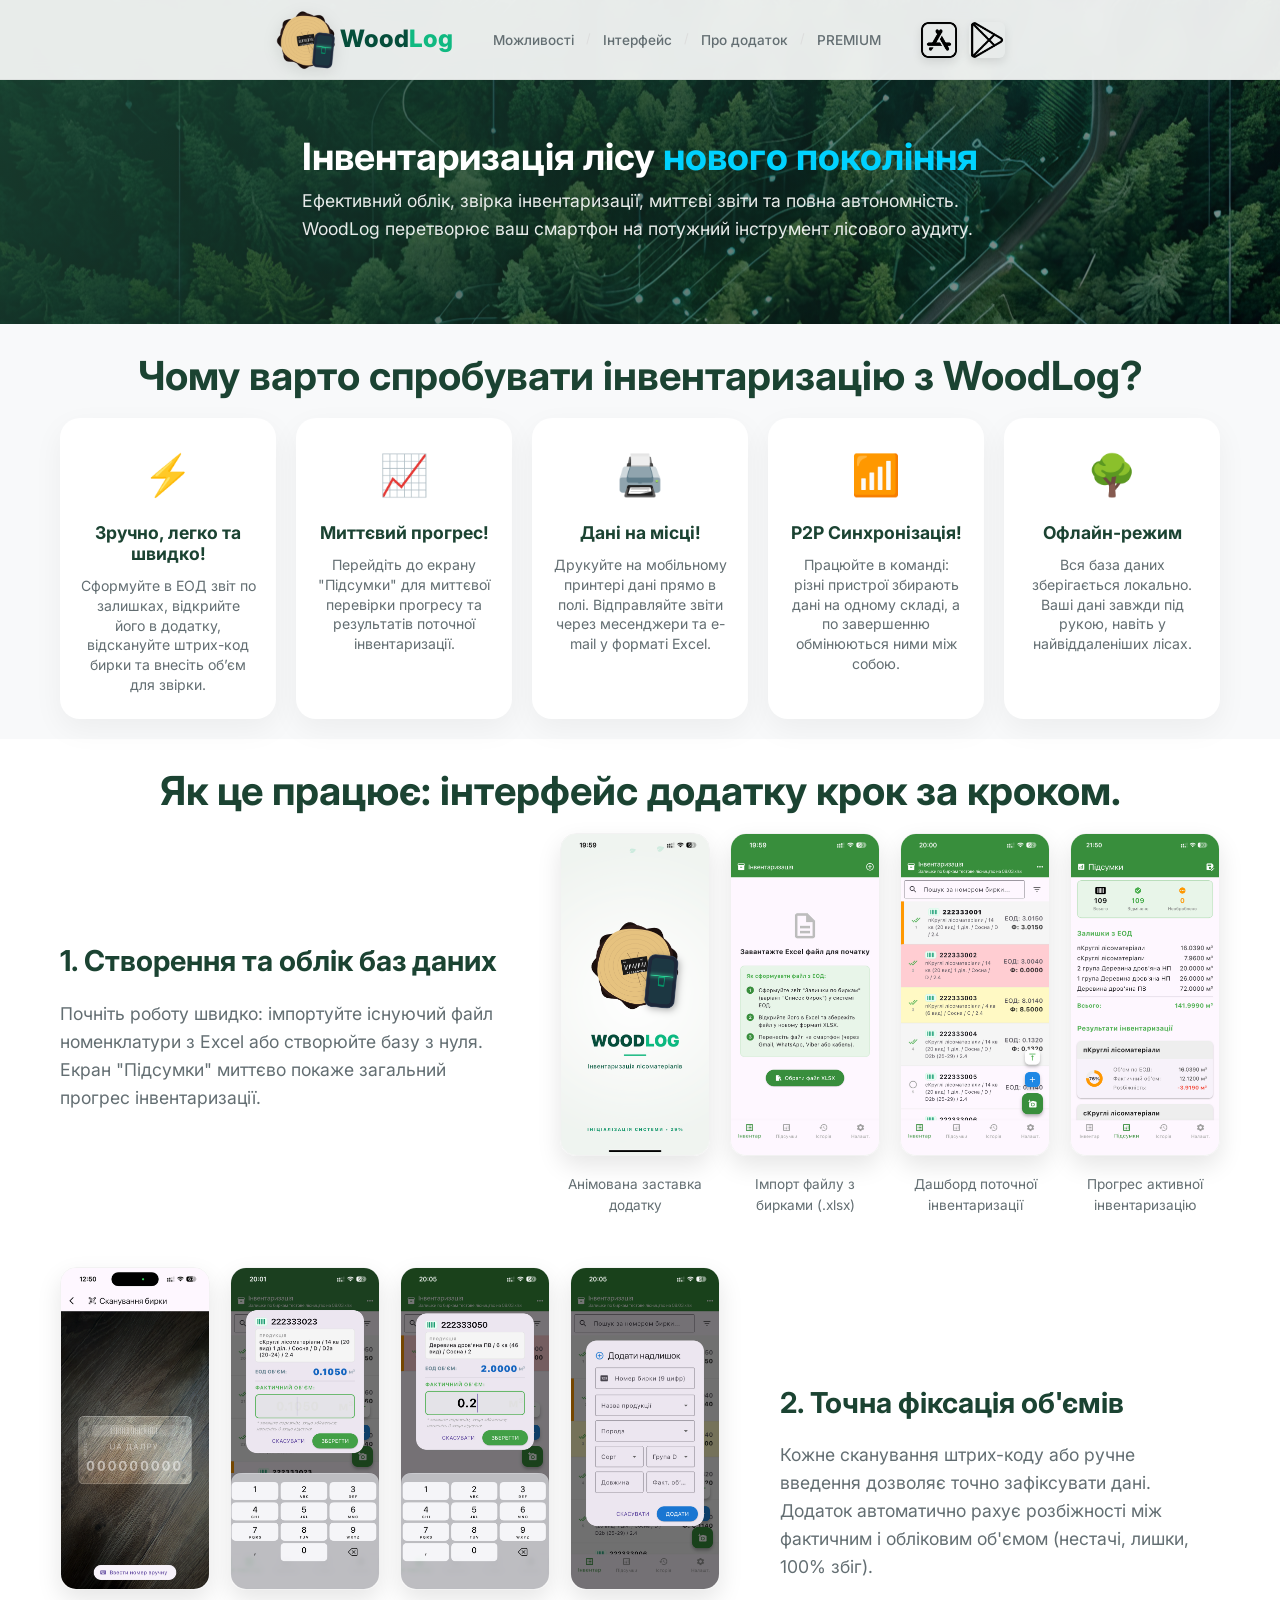
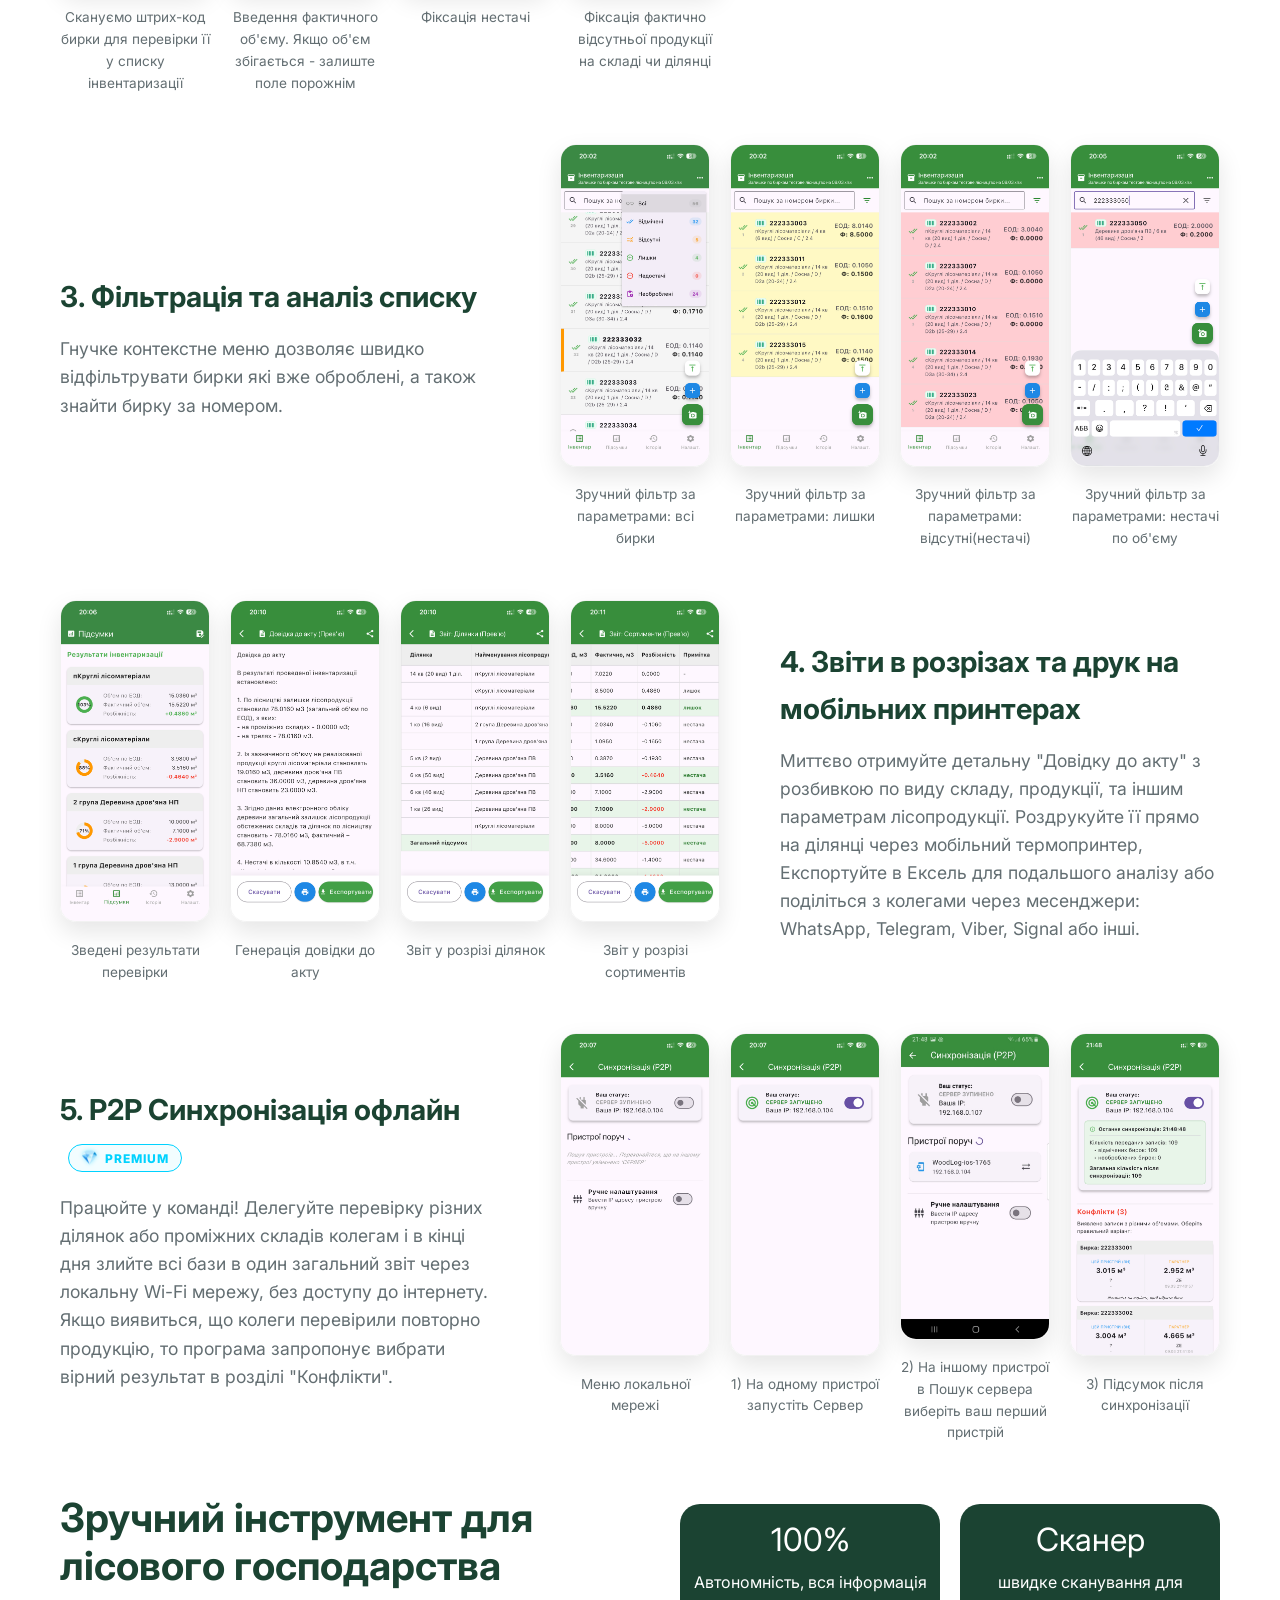
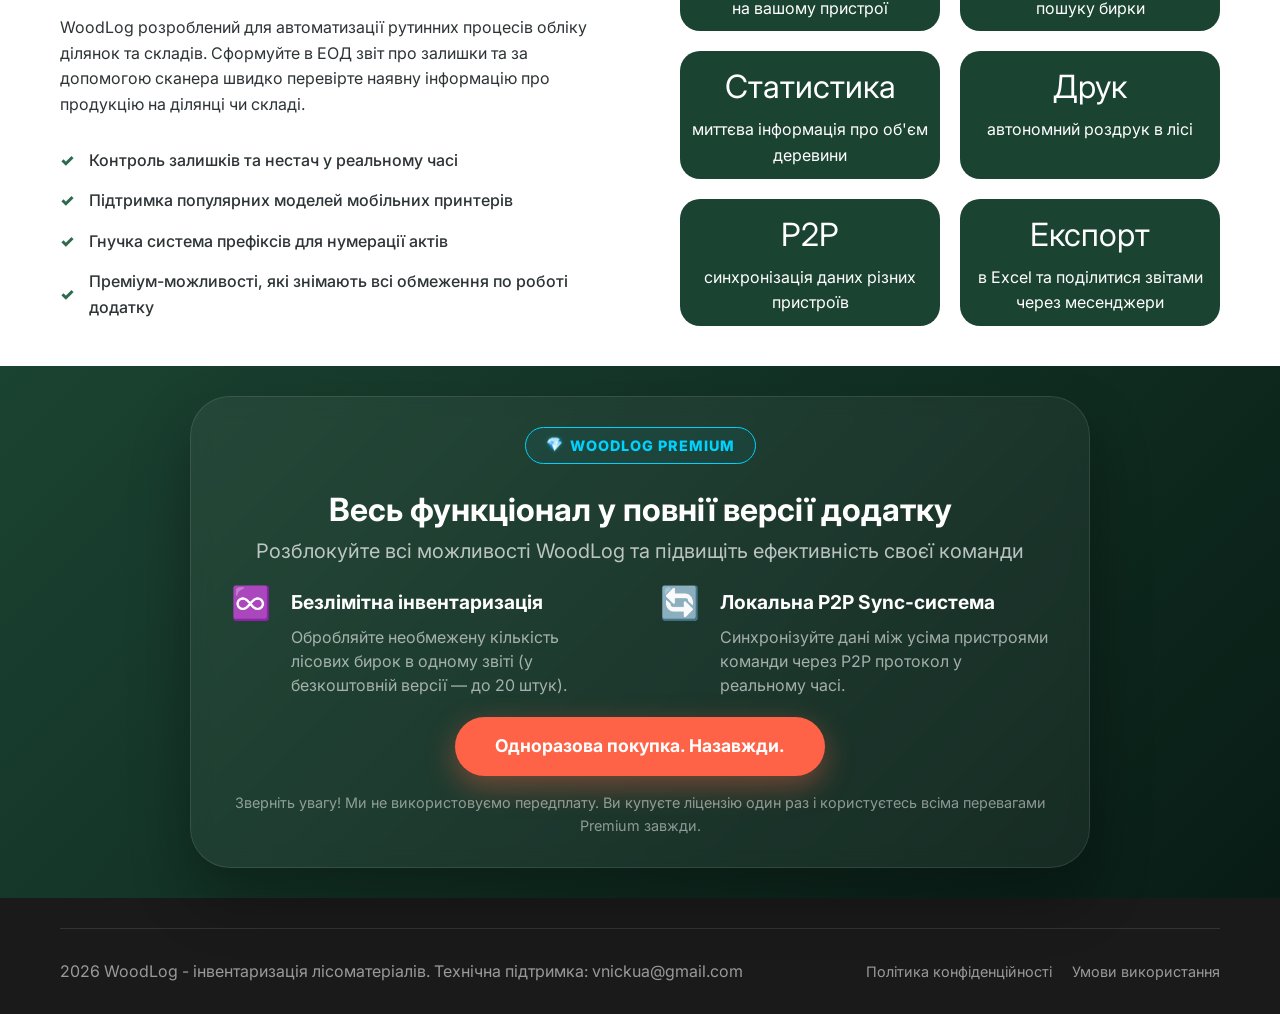
==== commit cb46596f: "Update index.html" ====
--- a/index.html
+++ b/index.html
@@ -1,7 +1,4 @@
 <!DOCTYPE html>
-<html lang="uk">
-
-<head><!DOCTYPE html>
 <html lang="uk">
 
 <head>
@@ -348,348 +345,3 @@
 </body>
 
 </html>
-    <meta charset="UTF-8">
-    <meta name="viewport" content="width=device-width, initial-scale=1.0">
-    <title>WoodLog — Інвентаризація лісоматеріалів</title>
-    <meta name="description"
-        content="WoodLog — професійний мобільний додаток для обліку та інвентаризації лісоматеріалів. Швидкий друк, P2P синхронізація та Excel-експорт.">
-    <link rel="stylesheet" href="style.css">
-    <link rel="preconnect" href="https://fonts.googleapis.com">
-    <link rel="preconnect" href="https://fonts.gstatic.com" crossorigin>
-    <link href="https://fonts.googleapis.com/css2?family=Inter:wght@300;400;600;700&display=swap" rel="stylesheet">
-</head>
-
-<body>
-    <header>
-        <div class="container">
-            <nav>
-                <div class="logo">
-                    <div class="animated-logo"></div>
-                    <span class="logo-text"><span class="wood">Wood</span><span class="log">Log</span></span>
-                </div>
-                <ul>
-                    <li><a href="#features">Можливості</a></li>
-                    <li class="separator">/</li>
-                    <li><a href="#showcase">Інтерфейс</a></li>
-                    <li class="separator">/</li>
-                    <li><a href="#about">Про додаток</a></li>
-                    <li class="separator">/</li>
-                    <li><a href="#premium">PREMIUM</a></li>
-                </ul>
-                <div class="header-btns">
-                    <a href="https://apps.apple.com/ua/app/woodlog-%D1%96%D0%BD%D0%B2%D0%B5%D0%BD%D1%82%D0%B0%D1%80%D0%B8%D0%B7%D0%B0%D1%86%D1%96%D1%8F-%D0%BB%D1%96%D1%81%D1%83/id6760977278?l=uk" target="_blank"class="store-btn">
-                        <img src="assets/logo_app-store.png" alt="App Store">
-                    </a>
-                    <a href="#" class="store-btn">
-                        <img src="assets/logo_google-play.png" alt="Google Play">
-                    </a>
-                </div>
-            </nav>
-        </div>
-    </header>
-
-    <section class="hero">
-        <div class="hero-bg" style="background-image: url('assets/hero.jpg');"></div>
-        <div class="container">
-            <div class="hero-content">
-                <h1>Інвентаризація лісу <span>нового покоління</span></h1>
-                <p>Ефективний облік, звірка інвентаризації, миттєві звіти та повна автономність. <br>WoodLog перетворює
-                    ваш
-                    смартфон на потужний
-                    інструмент лісового аудиту.</p>
-            </div>
-        </div>
-    </section>
-
-    <section id="features" class="features">
-        <div class="container">
-            <h2 class="section-title">Чому варто спробувати інвентаризацію з WoodLog?</h2>
-            <div class="features-grid">
-
-
-
-                <div class="feature-card">
-                    <div class="icon">⚡</div>
-                    <h3>Зручно, легко та швидко!</h3>
-                    <p>Сформуйте в ЕОД звіт по залишках, відкрийте його в додатку, відскануйте штрих-код бирки та
-                        внесіть обʼєм для звірки.</p>
-                </div>
-                <div class="feature-card">
-                    <div class="icon">📈</div>
-                    <h3>Миттєвий прогрес!</h3>
-                    <p>Перейдіть до екрану "Підсумки" для миттєвої перевірки прогресу та результатів поточної
-                        інвентаризації.</p>
-                </div>
-                <div class="feature-card">
-                    <div class="icon">🖨️</div>
-                    <h3>Дані на місці!</h3>
-                    <p>Друкуйте на мобільному принтері дані прямо в полі. Відправляйте звіти через месенджери та e-mail
-                        у форматі Excel.</p>
-                </div>
-                <div class="feature-card">
-                    <div class="icon">📶</div>
-                    <h3>P2P Синхронізація!</h3>
-                    <p>Працюйте в команді: різні пристрої збирають дані на одному складі, а по завершенню обмінюються
-                        ними між собою.</p>
-                </div>
-                <div class="feature-card">
-                    <div class="icon">🌳</div>
-                    <h3>Офлайн-режим</h3>
-                    <p>Вся база даних зберігається локально. Ваші дані завжди під рукою, навіть у найвіддаленіших лісах.
-                    </p>
-                </div>
-            </div>
-        </div>
-    </section>
-
-    <!-- Секція "Галерея / Функціонал" -->
-    <section id="showcase" class="showcase">
-        <div class="container">
-            <h2 class="section-title">Як це працює: інтерфейс додатку крок за кроком.</h2>
-
-            <!-- Group 1 -->
-            <div class="showcase-group">
-                <div class="showcase-text">
-                    <h3>1. Створення та облік баз даних</h3>
-                    <p>Почніть роботу швидко: імпортуйте існуючий файл номенклатури з Excel або створюйте базу з нуля.
-                        Екран "Підсумки" миттєво покаже загальний прогрес інвентаризації.</p>
-                </div>
-                <div class="showcase-gallery grid-4">
-                    <div class="screen-item">
-                        <img src="assets/splashscreen.png" alt="Запуск додатку">
-                        <p class="caption">Анімована заставка додатку</p>
-                    </div>
-                    <div class="screen-item">
-                        <img src="assets/open_file.png" alt="Імпорт з Excel">
-                        <p class="caption">Імпорт файлу з бирками (.xlsx)</p>
-                    </div>
-                    <div class="screen-item">
-                        <img src="assets/inv_screen.png" alt="Головний екран">
-                        <p class="caption">Дашборд поточної інвентаризації</p>
-                    </div>
-                    <div class="screen-item">
-                        <img src="assets/info_active_inv.png" alt="Інформація про активну інвентаризацію">
-                        <p class="caption">Прогрес активної інвентаризацію</p>
-                    </div>
-                </div>
-            </div>
-
-            <!-- Group 2 -->
-            <div class="showcase-group reverse">
-                <div class="showcase-text">
-                    <h3>2. Точна фіксація об'ємів</h3>
-                    <p>Кожне сканування штрих-коду або ручне введення дозволяє точно зафіксувати дані. Додаток
-                        автоматично рахує розбіжності між фактичним і обліковим об'ємом (нестачі, лишки, 100%
-                        збіг).</p>
-                </div>
-                <div class="showcase-gallery grid-4">
-                    <div class="screen-item">
-                        <img src="assets/scaner.png" alt="Сканер">
-                        <p class="caption">Скануємо штрих-код бирки для перевірки її у списку інвентаризації</p>
-                    </div>
-                    <div class="screen-item">
-                        <img src="assets/add_volume_fact.png" alt="Введення факту">
-                        <p class="caption">Введення фактичного об'єму. Якщо об'єм збігається - залиште поле порожнім
-                        </p>
-                    </div>
-                    <div class="screen-item">
-                        <img src="assets/add_menshe.png" alt="Нестача">
-                        <p class="caption">Фіксація нестачі</p>
-                    </div>
-                    <div class="screen-item">
-                        <img src="assets/add_nadlushok.png" alt="Надлишок">
-                        <p class="caption">Фіксація фактично відсутньої продукції на складі чи ділянці</p>
-                    </div>
-                </div>
-            </div>
-
-            <!-- Group 3 -->
-            <div class="showcase-group">
-                <div class="showcase-text">
-                    <h3>3. Фільтрація та аналіз списку</h3>
-                    <p>Гнучке контекстне меню дозволяє швидко відфільтрувати бирки які вже оброблені, а
-                        також знайти бирку за номером.</p>
-                </div>
-                <div class="showcase-gallery grid-4">
-                    <div class="screen-item">
-                        <img src="assets/filter_content.png" alt="Фільтр">
-                        <p class="caption">Зручний фільтр за параметрами: всі бирки</p>
-                    </div>
-                    <div class="screen-item">
-                        <img src="assets/filter_mark.png" alt="Фільтр">
-                        <p class="caption">Зручний фільтр за параметрами: лишки</p>
-                    </div>
-                    <div class="screen-item">
-                        <img src="assets/filter_null.png" alt="Фільтр">
-                        <p class="caption">Зручний фільтр за параметрами: відсутні(нестачі)</p>
-                    </div>
-                    <div class="screen-item">
-                        <img src="assets/find_number.png" alt="Фільтр">
-                        <p class="caption">Зручний фільтр за параметрами: нестачі по об'єму</p>
-                    </div>
-                </div>
-            </div>
-
-            <!-- Group 4 -->
-            <div class="showcase-group reverse">
-                <div class="showcase-text">
-                    <h3>4. Звіти в розрізах та друк на мобільних принтерах</h3>
-                    <p>Миттєво отримуйте детальну "Довідку до акту" з розбивкою по виду складу, продукції, та іншим
-                        параметрам лісопродукції. Роздрукуйте її прямо на ділянці через мобільний термопринтер,
-                        Експортуйте в Ексель для подальшого аналізу або поділіться з колегами через месенджери:
-                        WhatsApp, Telegram, Viber, Signal або інші.</p>
-                </div>
-                <div class="showcase-gallery grid-4">
-                    <div class="screen-item">
-                        <img src="assets/result_inv.png" alt="Результати">
-                        <p class="caption">Зведені результати перевірки</p>
-                    </div>
-                    <div class="screen-item">
-                        <img src="assets/preview_dovidka.png" alt="Довідка до акту">
-                        <p class="caption">Генерація довідки до акту</p>
-                    </div>
-                    <div class="screen-item">
-                        <img src="assets/prev_dilyanka_0.png" alt="Звіт за ділянками">
-                        <p class="caption">Звіт у розрізі ділянок</p>
-                    </div>
-                    <div class="screen-item">
-                        <img src="assets/preview_sortumentu.png" alt="Звіт за сортиментами">
-                        <p class="caption">Звіт у розрізі сортиментів</p>
-                    </div>
-                </div>
-            </div>
-
-            <!-- Group 5 -->
-            <div class="showcase-group">
-                <div class="showcase-text">
-                    <h3>5. P2P Синхронізація офлайн <span class="premium-badge">premium</span></h3>
-                    <p>Працюйте у команді! Делегуйте перевірку різних ділянок або проміжних складів колегам і в кінці
-                        дня злийте всі бази в
-                        один загальний звіт через локальну Wi-Fi мережу, без доступу до інтернету. Якщо виявиться, що
-                        колеги перевірили повторно продукцію, то програма запропонує вибрати вірний результат в розділі
-                        "Конфлікти".</p>
-                </div>
-                <div class="showcase-gallery grid-4">
-                    <div class="screen-item">
-                        <img src="assets/p2p_screen.png" alt="P2P меню">
-                        <p class="caption">Меню локальної мережі</p>
-                    </div>
-                    <div class="screen-item">
-                        <img src="assets/start_server.png" alt="Запуск сервера">
-                        <p class="caption">1) На одному пристрої запустіть Сервер</p>
-                    </div>
-                    <div class="screen-item">
-                        <img src="assets/find_server.jpg" alt="Пошук сервера">
-                        <p class="caption">2) На іншому пристрої в Пошук сервера виберіть ваш перший пристрій</p>
-                    </div>
-                    <div class="screen-item">
-                        <img src="assets/zvit_server.png" alt="Звіт підключення">
-                        <p class="caption">3) Підсумок після синхронізації</p>
-                    </div>
-                </div>
-            </div>
-
-        </div>
-    </section>
-
-    <section id="about" class="about">
-        <div class="container">
-            <div class="about-flex">
-                <div class="about-text">
-                    <h2>Зручний інструмент для лісового господарства</h2>
-                    <p>WoodLog розроблений для автоматизації рутинних процесів обліку ділянок та складів.
-                        Сформуйте в ЕОД звіт про залишки та за допомогою сканера швидко перевірте
-                        наявну інформацію про продукцію на ділянці чи складі.</p>
-                    <ul class="check-list">
-                        <li>Контроль залишків та нестач у реальному часі</li>
-                        <li>Підтримка популярних моделей мобільних принтерів</li>
-                        <li>Гнучка система префіксів для нумерації актів</li>
-                        <li>Преміум-можливості, які знімають всі обмеження по роботі додатку</li>
-                    </ul>
-                </div>
-                <div class="about-stats">
-                    <div class="stat-item">
-                        <span class="stat-num">100%</span>
-                        <span class="stat-desc">Автономність, вся інформація на вашому пристрої</span>
-                    </div>
-                    <div class="stat-item">
-                        <span class="stat-num">Сканер</span>
-                        <span class="stat-desc">швидке сканування для пошуку бирки</span>
-                    </div>
-                    <div class="stat-item">
-                        <span class="stat-num">Статистика</span>
-                        <span class="stat-desc">миттєва інформація про об'єм деревини</span>
-                    </div>
-
-                    <div class="stat-item">
-                        <span class="stat-num">Друк</span>
-                        <span class="stat-desc">автономний роздрук в лісі</span>
-                    </div>
-                    <div class="stat-item">
-                        <span class="stat-num">P2P</span>
-                        <span class="stat-desc">синхронізація даних різних пристроїв</span>
-                    </div>
-                    <div class="stat-item">
-                        <span class="stat-num">Експорт</span>
-                        <span class="stat-desc">в Excel та поділитися звітами через месенджери</span>
-                    </div>
-
-
-                </div>
-            </div>
-        </div>
-    </section>
-
-    <section id="premium" class="premium-section">
-        <div class="container">
-            <div class="premium-container">
-                <span class="premium-badge"
-                    style="margin-left: 0; margin-bottom: 20px; padding: 6px 20px; font-size: 0.9rem;">WoodLog
-                    Premium</span>
-                <h2>Весь функціонал у повнії версії додатку </h2>
-                <span class="subtitle">Розблокуйте всі можливості WoodLog та підвищіть ефективність своєї команди</span>
-
-                <div class="premium-features-list">
-                    <div class="p-feature-item">
-                        <div class="icon">♾️</div>
-                        <div class="p-text">
-                            <h4>Безлімітна інвентаризація</h4>
-                            <p>Обробляйте необмежену кількість лісових бирок в одному звіті (у безкоштовній версії — до
-                                20 штук).</p>
-                        </div>
-                    </div>
-                    <div class="p-feature-item">
-                        <div class="icon">🔄</div>
-                        <div class="p-text">
-                            <h4>Локальна P2P Sync-система</h4>
-                            <p>Синхронізуйте дані між усіма пристроями команди через P2P протокол у реальному часі.</p>
-                        </div>
-                    </div>
-                </div>
-
-                <div class="one-time-row">
-                    <div class="one-time-badge">Одноразова покупка. Назавжди.</div>
-                    <p style="margin-top: 15px; color: rgba(255,255,255,0.5); font-size: 0.9rem;">Зверніть увагу! Ми не
-                        використовуємо
-                        передплату. Ви купуєте ліцензію один раз і користуєтесь всіма перевагами Premium завжди.</p>
-                </div>
-            </div>
-        </div>
-    </section>
-
-    <footer>
-        <div class="container">
-            <div class="footer-bottom">
-                <p>2026 WoodLog - інвентаризація лісоматеріалів. Технічна підтримка: vnickua@gmail.com</p>
-                <ul>
-                    <li><a href="privacy.html">Політика конфіденційності</a></li>
-                    <li><a href="https://www.apple.com/legal/internet-services/itunes/dev/stdeula/" target="_blank">
-                            Умови
-                            використання</a></li>
-                </ul>
-            </div>
-        </div>
-    </footer>
-</body>
-
-</html>
